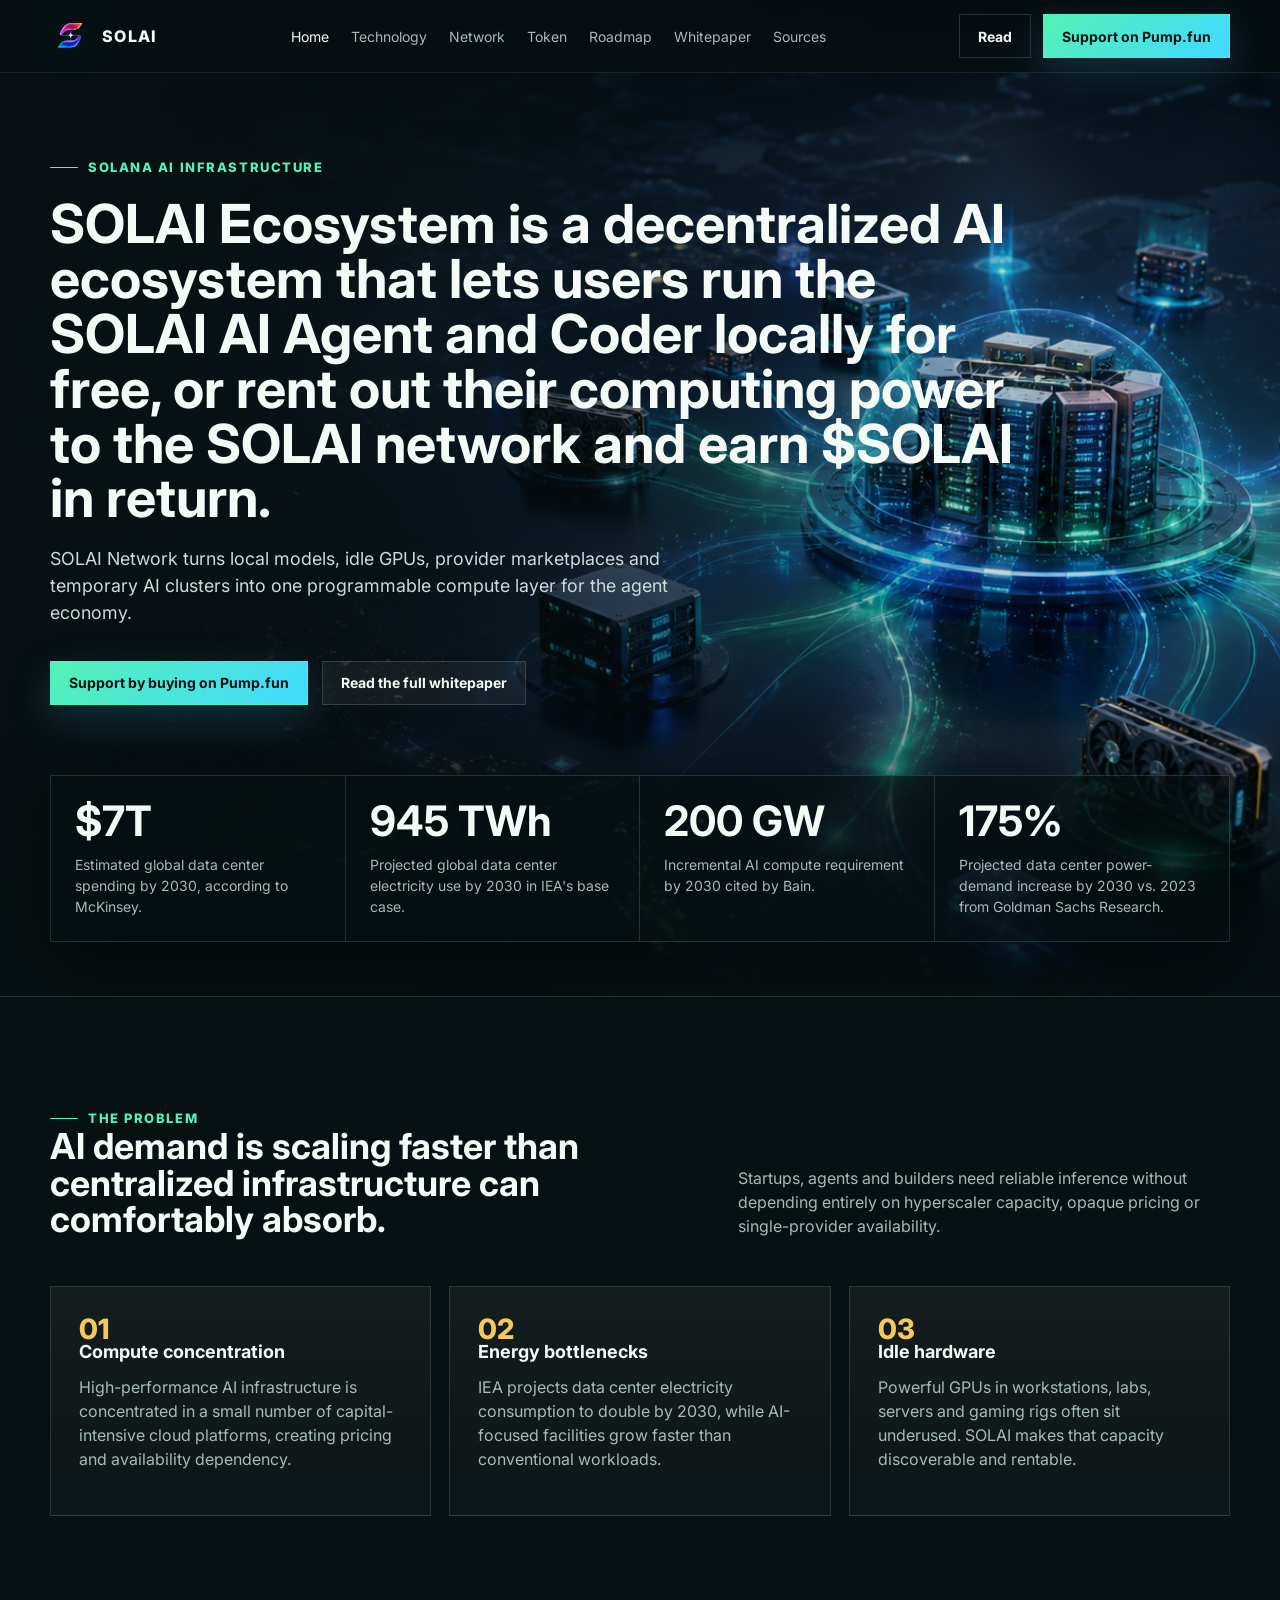
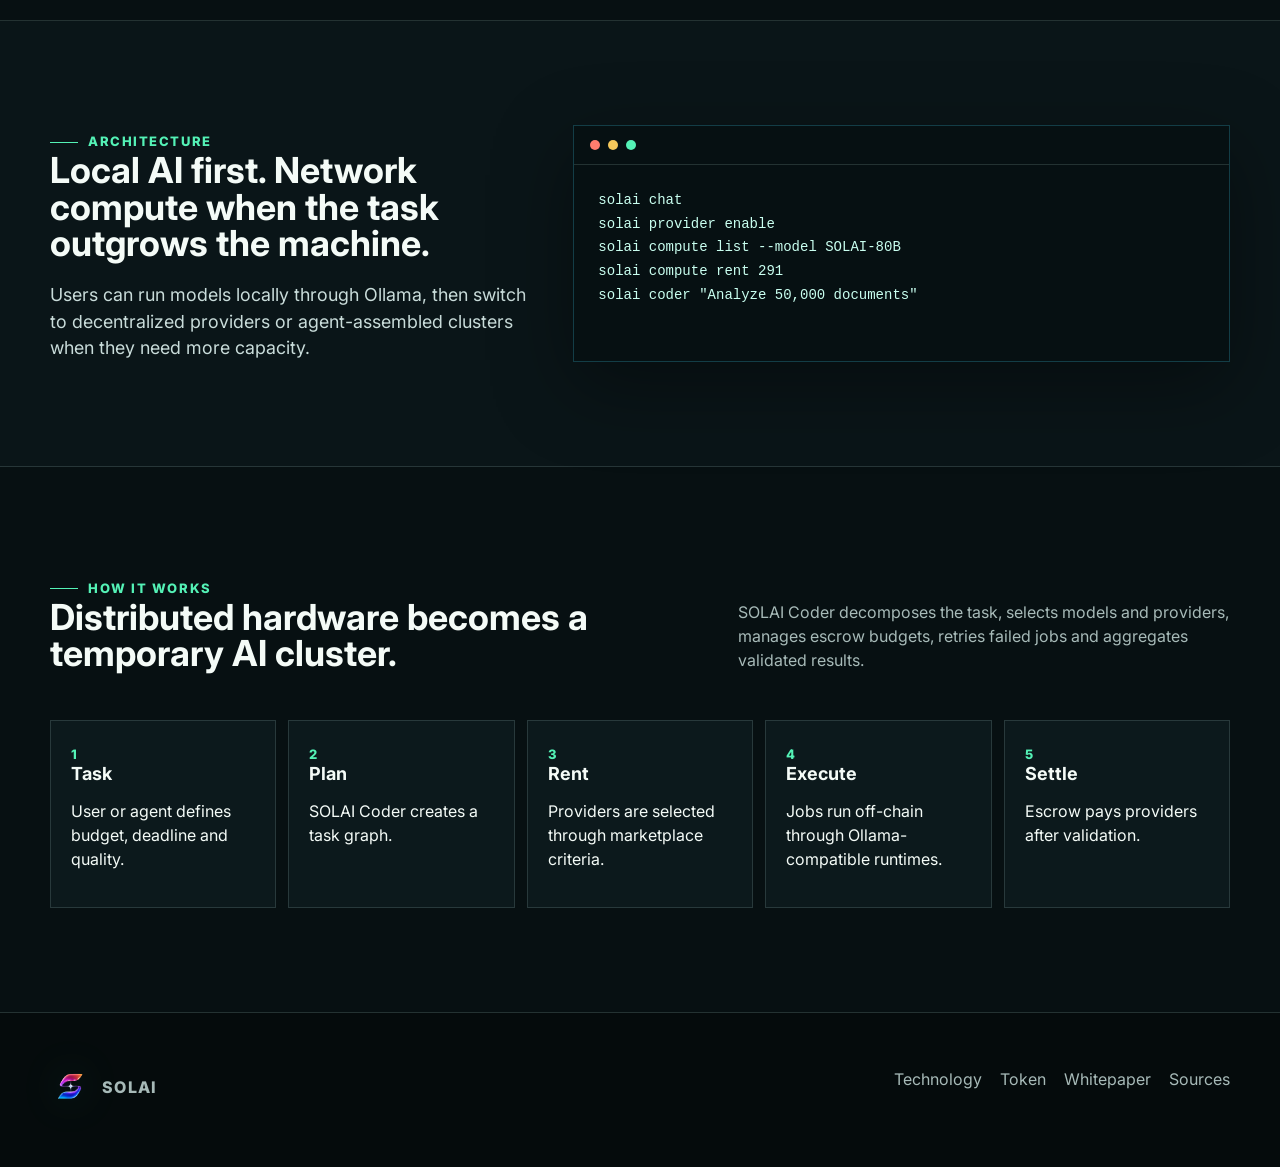
==== index.html @ 2dfed2f0 "Deploy SOLAI site" ====
<!doctype html>
<html lang="en">
  <head>
    <meta charset="utf-8">
    <meta name="viewport" content="width=device-width, initial-scale=1">
    <title>SOLAI Network | Decentralized AI Compute & Agent Orchestration</title>
    <meta name="description" content="SOLAI Network connects local AI, idle compute providers, Solana-based settlement and AI agents that assemble decentralized task clusters on demand.">
    <link rel="preconnect" href="https://fonts.googleapis.com">
    <link rel="preconnect" href="https://fonts.gstatic.com" crossorigin>
    <link href="https://fonts.googleapis.com/css2?family=Inter:wght@500;600;700;800;900&display=swap" rel="stylesheet">
    <link rel="icon" type="image/png" href="assets/logo.png">
    <link rel="apple-touch-icon" href="assets/logo.png">
    <link rel="stylesheet" href="styles.css">
  </head>
  <body>
    <header class="site-header">
      <nav class="nav" aria-label="Primary navigation">
        <a class="brand" href="index.html"><img class="brand-logo" src="assets/logo.png" alt="SOLAI logo"><span>SOLAI</span></a>
        <button class="menu-toggle" aria-label="Toggle navigation" aria-expanded="false"><span></span><span></span><span></span></button>
        <div class="nav-links">
          <a class="active" href="index.html">Home</a>
          <a href="technology.html">Technology</a>
          <a href="network.html">Network</a>
          <a href="token.html">Token</a>
          <a href="roadmap.html">Roadmap</a>
          <a href="whitepaper.html">Whitepaper</a>
          <a href="sources.html">Sources</a>
        </div>
        <div class="nav-actions">
          <a class="btn ghost" href="whitepaper.html">Read</a>
          <a class="btn primary" data-pump-link href="https://pump.fun/">Support on Pump.fun</a>
        </div>
      </nav>
    </header>

    <main>
      <section class="hero">
        <div class="hero-media"><img src="assets/solai-hero.png" alt="Decentralized AI compute nodes forming a temporary cluster"></div>
        <div class="hero-inner">
          <span class="eyebrow">Solana AI Infrastructure</span>
          <h1>SOLAI Ecosystem is a decentralized AI ecosystem that lets users run the SOLAI AI Agent and Coder locally for free, or rent out their computing power to the SOLAI network and earn $SOLAI in return.</h1>
          <p class="lead">SOLAI Network turns local models, idle GPUs, provider marketplaces and temporary AI clusters into one programmable compute layer for the agent economy.</p>
          <div class="hero-actions">
            <a class="btn primary" data-pump-link href="https://pump.fun/">Support by buying on Pump.fun</a>
            <a class="btn" href="whitepaper.html">Read the full whitepaper</a>
          </div>
          <div class="hero-metrics" aria-label="Market context">
            <div class="metric"><strong>$7T</strong><span>Estimated global data center spending by 2030, according to McKinsey.</span></div>
            <div class="metric"><strong>945 TWh</strong><span>Projected global data center electricity use by 2030 in IEA's base case.</span></div>
            <div class="metric"><strong>200 GW</strong><span>Incremental AI compute requirement by 2030 cited by Bain.</span></div>
            <div class="metric"><strong>175%</strong><span>Projected data center power-demand increase by 2030 vs. 2023 from Goldman Sachs Research.</span></div>
          </div>
        </div>
      </section>

      <section class="section">
        <div class="section-inner">
          <div class="section-head">
            <div>
              <span class="eyebrow">The Problem</span>
              <h2>AI demand is scaling faster than centralized infrastructure can comfortably absorb.</h2>
            </div>
            <p>Startups, agents and builders need reliable inference without depending entirely on hyperscaler capacity, opaque pricing or single-provider availability.</p>
          </div>
          <div class="grid three">
            <article class="card">
              <div class="num">01</div>
              <h3>Compute concentration</h3>
              <p>High-performance AI infrastructure is concentrated in a small number of capital-intensive cloud platforms, creating pricing and availability dependency.</p>
            </article>
            <article class="card">
              <div class="num">02</div>
              <h3>Energy bottlenecks</h3>
              <p>IEA projects data center electricity consumption to double by 2030, while AI-focused facilities grow faster than conventional workloads.</p>
            </article>
            <article class="card">
              <div class="num">03</div>
              <h3>Idle hardware</h3>
              <p>Powerful GPUs in workstations, labs, servers and gaming rigs often sit underused. SOLAI makes that capacity discoverable and rentable.</p>
            </article>
          </div>
        </div>
      </section>

      <section class="section alt">
        <div class="section-inner">
          <div class="feature-row">
            <div>
              <span class="eyebrow">Architecture</span>
              <h2>Local AI first. Network compute when the task outgrows the machine.</h2>
              <p class="lead">Users can run models locally through Ollama, then switch to decentralized providers or agent-assembled clusters when they need more capacity.</p>
            </div>
            <div class="console">
              <div class="console-bar"><span class="dot"></span><span class="dot"></span><span class="dot"></span></div>
              <pre><code>solai chat
solai provider enable
solai compute list --model SOLAI-80B
solai compute rent 291
solai coder "Analyze 50,000 documents"</code></pre>
            </div>
          </div>
        </div>
      </section>

      <section class="section">
        <div class="section-inner">
          <div class="section-head">
            <div>
              <span class="eyebrow">How It Works</span>
              <h2>Distributed hardware becomes a temporary AI cluster.</h2>
            </div>
            <p>SOLAI Coder decomposes the task, selects models and providers, manages escrow budgets, retries failed jobs and aggregates validated results.</p>
          </div>
          <div class="flow">
            <div class="flow-step"><span>1</span><h3>Task</h3><p>User or agent defines budget, deadline and quality.</p></div>
            <div class="flow-step"><span>2</span><h3>Plan</h3><p>SOLAI Coder creates a task graph.</p></div>
            <div class="flow-step"><span>3</span><h3>Rent</h3><p>Providers are selected through marketplace criteria.</p></div>
            <div class="flow-step"><span>4</span><h3>Execute</h3><p>Jobs run off-chain through Ollama-compatible runtimes.</p></div>
            <div class="flow-step"><span>5</span><h3>Settle</h3><p>Escrow pays providers after validation.</p></div>
          </div>
        </div>
      </section>
    </main>

    <footer class="site-footer">
      <div class="footer-grid">
        <div>
          <a class="brand" href="index.html"><img class="brand-logo" src="assets/logo.png" alt="SOLAI logo"><span>SOLAI</span></a>
        </div>
        <div class="footer-links">
          <a href="technology.html">Technology</a>
          <a href="token.html">Token</a>
          <a href="whitepaper.html">Whitepaper</a>
          <a href="sources.html">Sources</a>
        </div>
      </div>
    </footer>
    <script src="script.js"></script>
  </body>
</html>
---- styles.css ----
:root {
  color-scheme: dark;
  --bg: #071012;
  --panel: #0c191c;
  --panel-2: #102226;
  --ink: #f4fbf7;
  --muted: #a7bab8;
  --line: rgba(210, 255, 244, 0.14);
  --cyan: #41d9ff;
  --mint: #54f2b6;
  --amber: #f5c85b;
  --coral: #ff7d6e;
  --shadow: 0 24px 80px rgba(0, 0, 0, 0.38);
  --max: 1180px;
}

* {
  box-sizing: border-box;
}

html {
  scroll-behavior: smooth;
}

body {
  margin: 0;
  background: var(--bg);
  color: var(--ink);
  font-family: Inter, ui-sans-serif, system-ui, -apple-system, BlinkMacSystemFont, "Segoe UI", sans-serif;
  line-height: 1.5;
}

a {
  color: inherit;
  text-decoration: none;
}

img {
  display: block;
  max-width: 100%;
}

.site-header {
  position: fixed;
  inset: 0 0 auto;
  z-index: 20;
  border-bottom: 1px solid rgba(255, 255, 255, 0.08);
  background: rgba(7, 16, 18, 0.74);
  backdrop-filter: blur(20px);
}

.nav {
  width: min(var(--max), calc(100% - 40px));
  min-height: 72px;
  margin: 0 auto;
  display: flex;
  align-items: center;
  justify-content: space-between;
  gap: 24px;
}

.brand {
  display: inline-flex;
  align-items: center;
  gap: 12px;
  font-weight: 800;
  letter-spacing: 0.08em;
}

.brand-logo {
  width: 40px;
  height: 40px;
  object-fit: contain;
  filter: drop-shadow(0 0 20px rgba(84, 242, 182, 0.18));
}

.nav-links {
  display: flex;
  align-items: center;
  gap: 22px;
  color: var(--muted);
  font-size: 14px;
}

.nav-links a:hover,
.nav-links a.active {
  color: var(--ink);
}

.nav-actions {
  display: flex;
  align-items: center;
  gap: 12px;
}

.menu-toggle {
  display: none;
  width: 42px;
  height: 42px;
  border: 1px solid var(--line);
  background: transparent;
  color: var(--ink);
  cursor: pointer;
}

.menu-toggle span {
  display: block;
  width: 18px;
  height: 2px;
  margin: 4px auto;
  background: currentColor;
}

.btn {
  display: inline-flex;
  align-items: center;
  justify-content: center;
  gap: 10px;
  min-height: 44px;
  padding: 0 18px;
  border: 1px solid rgba(255, 255, 255, 0.14);
  background: rgba(255, 255, 255, 0.05);
  color: var(--ink);
  font-weight: 700;
  font-size: 14px;
  cursor: pointer;
  transition: transform 160ms ease, border-color 160ms ease, background 160ms ease;
}

.btn:hover {
  transform: translateY(-1px);
  border-color: rgba(84, 242, 182, 0.45);
  background: rgba(255, 255, 255, 0.08);
}

.btn.primary {
  border-color: rgba(84, 242, 182, 0.7);
  background: linear-gradient(135deg, #54f2b6, #41d9ff);
  color: #041012;
  box-shadow: 0 14px 42px rgba(65, 217, 255, 0.18);
}

.btn.ghost {
  background: transparent;
}

.hero {
  min-height: 92vh;
  padding: 150px 0 54px;
  position: relative;
  overflow: hidden;
  display: grid;
  align-items: end;
  border-bottom: 1px solid var(--line);
}

.hero-media {
  position: absolute;
  inset: 0;
  z-index: 0;
}

.hero-media img {
  width: 100%;
  height: 100%;
  object-fit: cover;
}

.hero::before {
  content: "";
  position: absolute;
  inset: 0;
  z-index: 1;
  background:
    linear-gradient(90deg, rgba(7, 16, 18, 0.96) 0%, rgba(7, 16, 18, 0.78) 34%, rgba(7, 16, 18, 0.16) 78%),
    linear-gradient(0deg, rgba(7, 16, 18, 0.96) 0%, transparent 32%);
}

.hero-inner,
.section-inner {
  width: min(var(--max), calc(100% - 40px));
  margin: 0 auto;
  position: relative;
  z-index: 2;
}

.eyebrow {
  display: inline-flex;
  align-items: center;
  gap: 10px;
  color: var(--mint);
  font-size: 13px;
  font-weight: 800;
  letter-spacing: 0.12em;
  text-transform: uppercase;
}

.eyebrow::before {
  content: "";
  width: 28px;
  height: 1px;
  background: currentColor;
}

h1,
h2,
h3 {
  margin: 0;
  line-height: 1.02;
}

h1 {
  max-width: 980px;
  margin-top: 20px;
  font-size: clamp(32px, 4.2vw, 56px);
  letter-spacing: 0;
}

h2 {
  font-size: clamp(24px, 2.8vw, 36px);
  letter-spacing: 0;
}

h3 {
  font-size: 18px;
}

.lead {
  max-width: 690px;
  margin: 20px 0 0;
  color: #c9dcda;
  font-size: clamp(16px, 1.4vw, 18px);
}

.hero-actions {
  margin-top: 34px;
  display: flex;
  flex-wrap: wrap;
  gap: 14px;
}

.hero-metrics {
  margin-top: 70px;
  display: grid;
  grid-template-columns: repeat(4, minmax(0, 1fr));
  border: 1px solid var(--line);
  background: rgba(6, 14, 16, 0.66);
  box-shadow: var(--shadow);
}

.metric {
  min-height: 136px;
  padding: 24px;
  border-right: 1px solid var(--line);
}

.metric:last-child {
  border-right: 0;
}

.metric strong {
  display: block;
  color: var(--ink);
  font-size: clamp(28px, 4vw, 42px);
  line-height: 1;
}

.metric span {
  display: block;
  margin-top: 12px;
  color: var(--muted);
  font-size: 14px;
}

.section {
  padding: 104px 0;
  border-bottom: 1px solid var(--line);
}

.section.alt {
  background: #0a1518;
}

.section-head {
  display: grid;
  grid-template-columns: minmax(0, 0.9fr) minmax(280px, 0.7fr);
  gap: 56px;
  align-items: end;
  margin-bottom: 48px;
}

.section-head p {
  margin: 0;
  color: var(--muted);
  font-size: 16px;
}

.grid {
  display: grid;
  gap: 18px;
}

.grid.three {
  grid-template-columns: repeat(3, minmax(0, 1fr));
}

.grid.two {
  grid-template-columns: repeat(2, minmax(0, 1fr));
}

.card {
  border: 1px solid var(--line);
  background: linear-gradient(180deg, rgba(255, 255, 255, 0.055), rgba(255, 255, 255, 0.025));
  padding: 28px;
  min-height: 230px;
}

.card p,
.feature p,
.timeline p {
  color: var(--muted);
  margin: 14px 0 0;
}

.card .num {
  color: var(--amber);
  font-size: 28px;
  font-weight: 800;
  line-height: 1;
}

.feature-row {
  display: grid;
  grid-template-columns: 0.86fr 1.14fr;
  gap: 28px;
  align-items: stretch;
}

.console {
  border: 1px solid rgba(65, 217, 255, 0.22);
  background: #061012;
  box-shadow: var(--shadow);
  overflow: hidden;
}

.console-bar {
  display: flex;
  gap: 8px;
  padding: 14px 16px;
  border-bottom: 1px solid var(--line);
}

.dot {
  width: 10px;
  height: 10px;
  border-radius: 50%;
  background: var(--coral);
}

.dot:nth-child(2) {
  background: var(--amber);
}

.dot:nth-child(3) {
  background: var(--mint);
}

pre {
  margin: 0;
  padding: 24px;
  overflow: auto;
  color: #c9fff0;
  font: 500 14px/1.7 "SFMono-Regular", Consolas, "Liberation Mono", monospace;
}

.flow {
  display: grid;
  grid-template-columns: repeat(5, minmax(0, 1fr));
  gap: 12px;
}

.flow-step {
  border: 1px solid var(--line);
  background: var(--panel);
  padding: 20px;
  min-height: 132px;
}

.flow-step span {
  color: var(--mint);
  font-size: 13px;
  font-weight: 800;
}

.timeline {
  display: grid;
  gap: 14px;
}

.timeline-item {
  display: grid;
  grid-template-columns: 120px 1fr;
  gap: 24px;
  padding: 24px;
  border: 1px solid var(--line);
  background: rgba(255, 255, 255, 0.035);
}

.phase {
  color: var(--mint);
  font-weight: 800;
}

.page-hero {
  padding: 148px 0 74px;
  background:
    linear-gradient(135deg, rgba(84, 242, 182, 0.12), transparent 30%),
    linear-gradient(45deg, rgba(245, 200, 91, 0.08), transparent 36%),
    #071012;
  border-bottom: 1px solid var(--line);
}

.page-hero h1 {
  max-width: 980px;
}

.table {
  width: 100%;
  border-collapse: collapse;
  border: 1px solid var(--line);
  overflow: hidden;
}

.table th,
.table td {
  padding: 18px;
  text-align: left;
  border-bottom: 1px solid var(--line);
}

.table th {
  color: var(--mint);
  background: rgba(84, 242, 182, 0.06);
}

.whitepaper-tools {
  display: flex;
  flex-wrap: wrap;
  gap: 12px;
  margin: 28px 0;
}

.whitepaper {
  border: 1px solid var(--line);
  background: #081315;
  padding: 34px;
}

.whitepaper h1,
.whitepaper h2,
.whitepaper h3 {
  margin: 28px 0 14px;
}

.whitepaper h1 {
  font-size: 28px;
}

.whitepaper h2 {
  font-size: 22px;
}

.whitepaper h3 {
  font-size: 18px;
}

.whitepaper p,
.whitepaper li {
  color: #c6d7d5;
}

.whitepaper blockquote {
  margin: 24px 0;
  padding: 20px 24px;
  border-left: 3px solid var(--mint);
  background: rgba(84, 242, 182, 0.06);
}

.whitepaper code {
  color: #b6ffdf;
}

.whitepaper pre {
  border: 1px solid var(--line);
  background: #050b0c;
}

.site-footer {
  padding: 54px 0;
  background: #050b0c;
}

.footer-grid {
  width: min(var(--max), calc(100% - 40px));
  margin: 0 auto;
  display: grid;
  grid-template-columns: 1fr auto;
  gap: 28px;
  align-items: start;
  color: var(--muted);
}

.footer-links {
  display: flex;
  flex-wrap: wrap;
  gap: 18px;
}

@media (max-width: 960px) {
  .nav-links {
    position: absolute;
    top: 72px;
    left: 20px;
    right: 20px;
    display: none;
    flex-direction: column;
    align-items: stretch;
    padding: 18px;
    border: 1px solid var(--line);
    background: rgba(7, 16, 18, 0.97);
  }

  .nav-links.open {
    display: flex;
  }

  .menu-toggle {
    display: block;
  }

  .nav-actions .btn.ghost {
    display: none;
  }

  .hero-metrics,
  .grid.three,
  .grid.two,
  .feature-row,
  .section-head,
  .flow {
    grid-template-columns: 1fr;
  }

  .metric {
    border-right: 0;
    border-bottom: 1px solid var(--line);
  }

  .metric:last-child {
    border-bottom: 0;
  }
}

@media (max-width: 620px) {
  .nav,
  .hero-inner,
  .section-inner,
  .footer-grid {
    width: min(100% - 28px, var(--max));
  }

  .hero {
    min-height: 96vh;
    padding-top: 128px;
  }

  .hero-actions,
  .whitepaper-tools {
    flex-direction: column;
  }

  .btn {
    width: 100%;
  }

  .timeline-item {
    grid-template-columns: 1fr;
  }

  .footer-grid {
    grid-template-columns: 1fr;
  }

  .whitepaper {
    padding: 20px;
  }
}
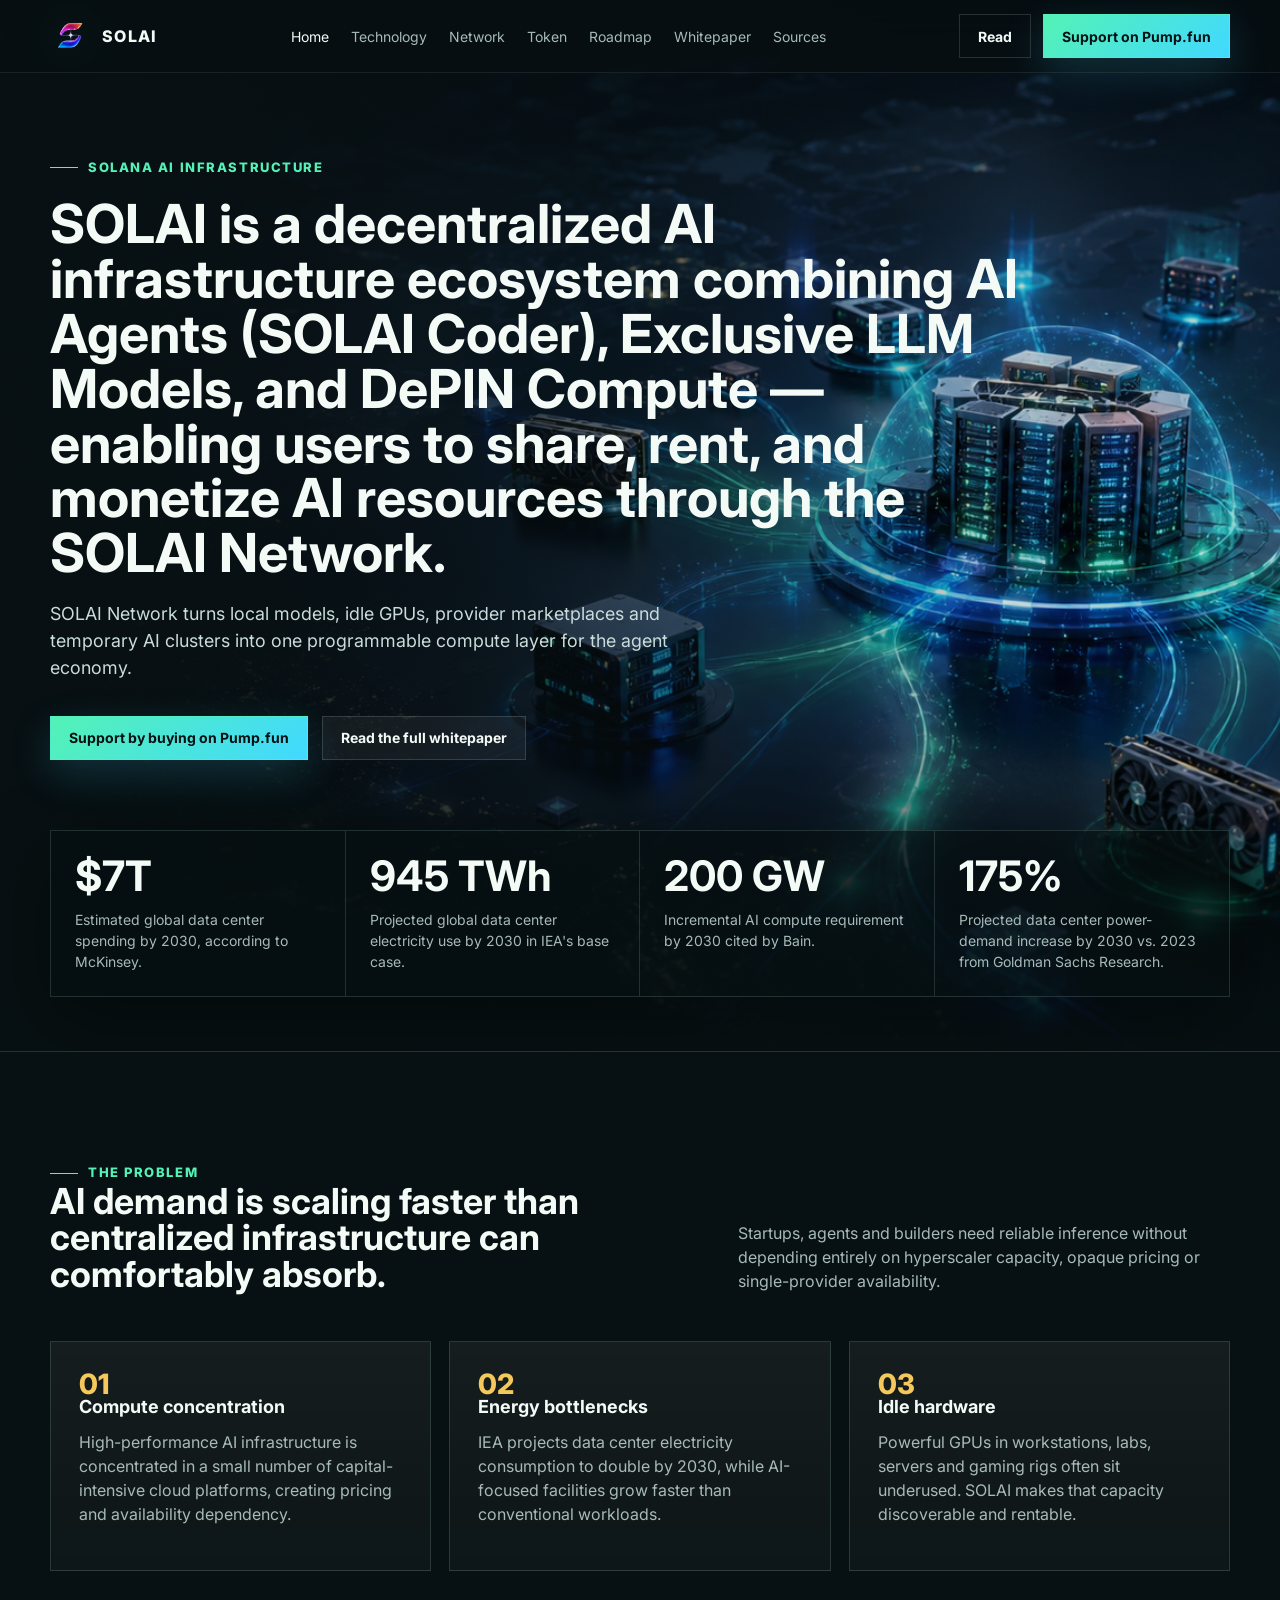
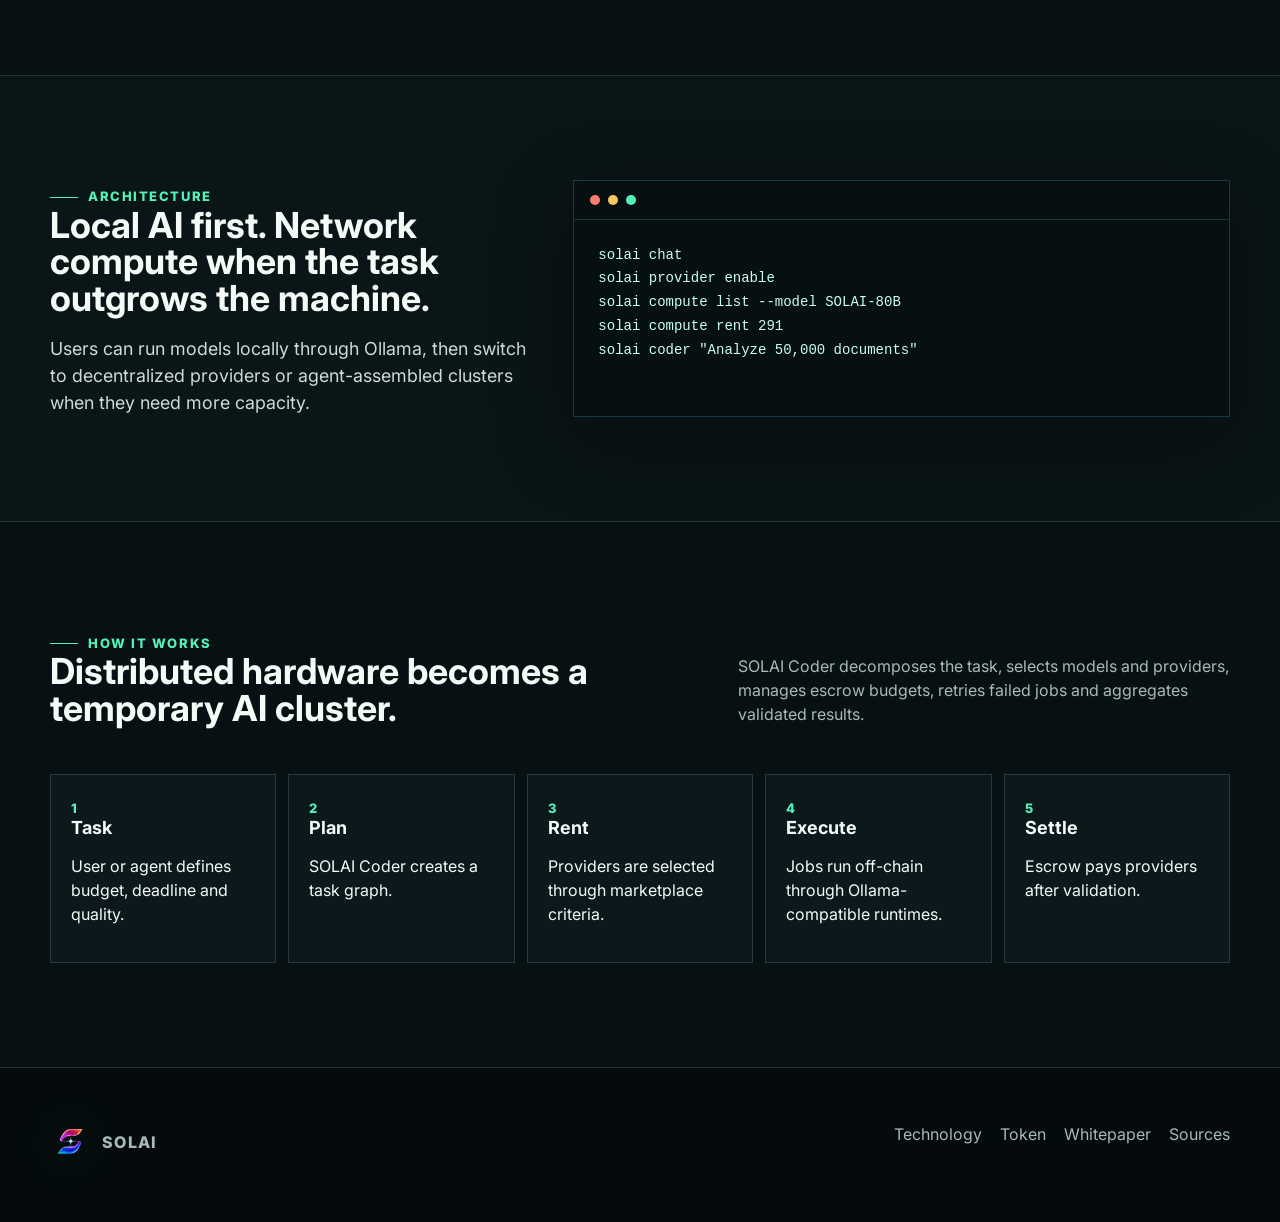
==== commit 88de9ea7: "Update SOLAI hero copy" ====
--- a/index.html
+++ b/index.html
@@ -38,7 +38,7 @@
         <div class="hero-media"><img src="assets/solai-hero.png" alt="Decentralized AI compute nodes forming a temporary cluster"></div>
         <div class="hero-inner">
           <span class="eyebrow">Solana AI Infrastructure</span>
-          <h1>SOLAI Ecosystem is a decentralized AI ecosystem that lets users run the SOLAI AI Agent and Coder locally for free, or rent out their computing power to the SOLAI network and earn $SOLAI in return.</h1>
+          <h1>SOLAI is a decentralized AI infrastructure ecosystem combining AI Agents (SOLAI Coder), Exclusive LLM Models, and DePIN Compute — enabling users to share, rent, and monetize AI resources through the SOLAI Network.</h1>
           <p class="lead">SOLAI Network turns local models, idle GPUs, provider marketplaces and temporary AI clusters into one programmable compute layer for the agent economy.</p>
           <div class="hero-actions">
             <a class="btn primary" data-pump-link href="https://pump.fun/">Support by buying on Pump.fun</a>
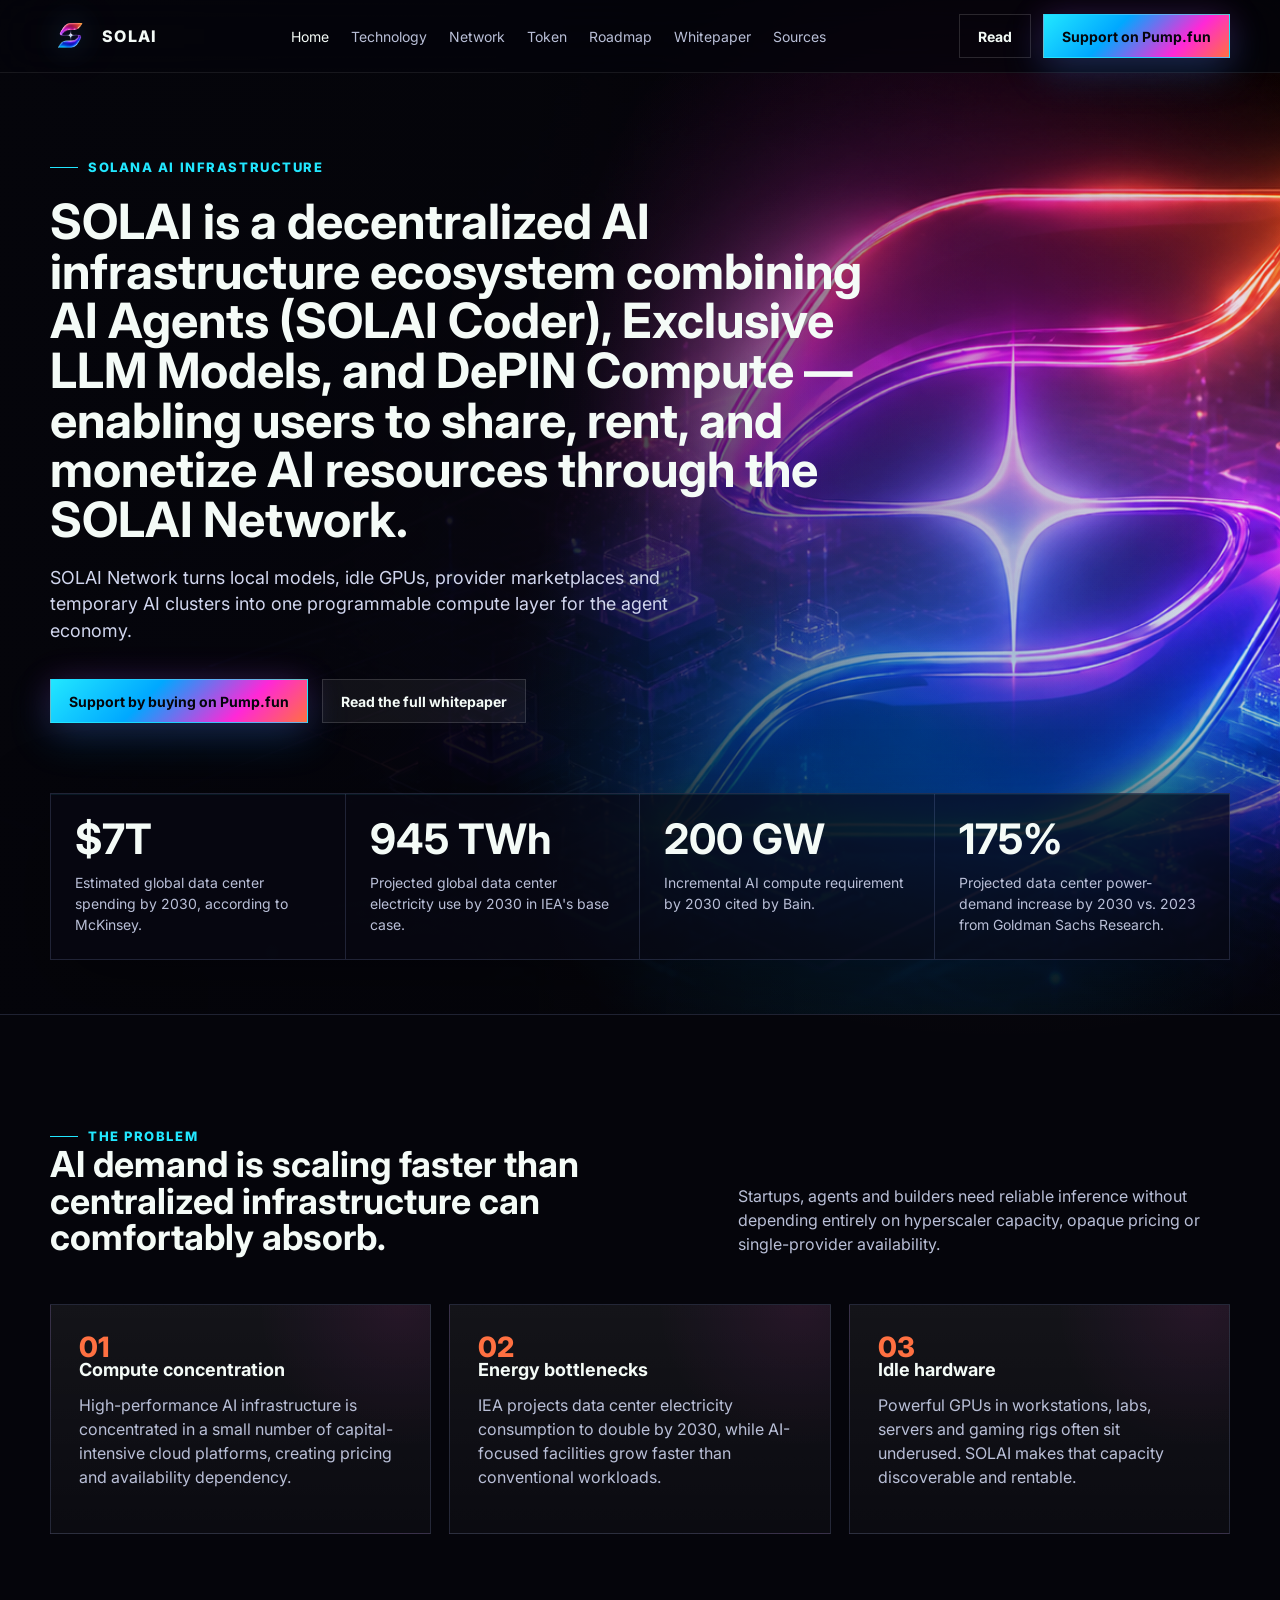
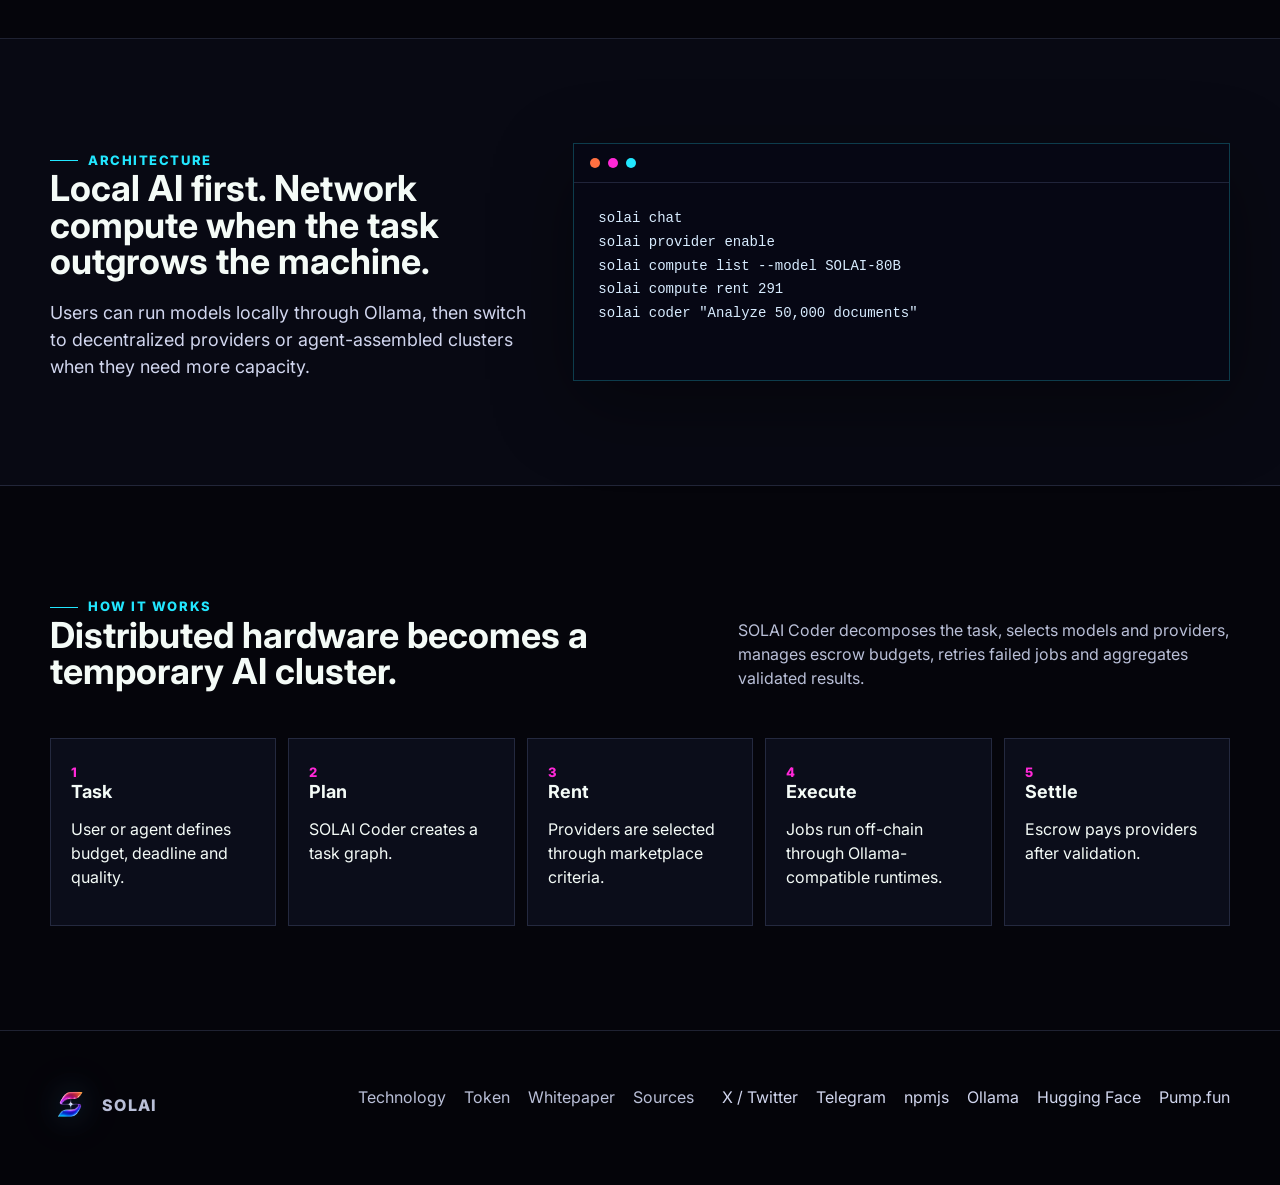
==== commit b0a6ba94: "Add institutional footer ecosystem links" ====
--- a/index.html
+++ b/index.html
@@ -28,7 +28,7 @@
         </div>
         <div class="nav-actions">
           <a class="btn ghost" href="whitepaper.html">Read</a>
-          <a class="btn primary" data-pump-link href="https://pump.fun/">Support on Pump.fun</a>
+          <a class="btn primary" data-pump-link href="https://pump.fun/coin/Hy9XZ4Ae4oKtXYfuFzWkoNV18teCTpvWWu5PFD9Bpump">Support on Pump.fun</a>
         </div>
       </nav>
     </header>
@@ -41,7 +41,7 @@
           <h1>SOLAI is a decentralized AI infrastructure ecosystem combining AI Agents (SOLAI Coder), Exclusive LLM Models, and DePIN Compute — enabling users to share, rent, and monetize AI resources through the SOLAI Network.</h1>
           <p class="lead">SOLAI Network turns local models, idle GPUs, provider marketplaces and temporary AI clusters into one programmable compute layer for the agent economy.</p>
           <div class="hero-actions">
-            <a class="btn primary" data-pump-link href="https://pump.fun/">Support by buying on Pump.fun</a>
+            <a class="btn primary" data-pump-link href="https://pump.fun/coin/Hy9XZ4Ae4oKtXYfuFzWkoNV18teCTpvWWu5PFD9Bpump">Support by buying on Pump.fun</a>
             <a class="btn" href="whitepaper.html">Read the full whitepaper</a>
           </div>
           <div class="hero-metrics" aria-label="Market context">
@@ -133,6 +133,14 @@
           <a href="whitepaper.html">Whitepaper</a>
           <a href="sources.html">Sources</a>
         </div>
+        <div class="footer-social" aria-label="SOLAI external links">
+          <a href="https://x.com/solai_ai" target="_blank" rel="noopener noreferrer">X / Twitter</a>
+          <a href="https://t.me/SOLAIAIAGENT" target="_blank" rel="noopener noreferrer">Telegram</a>
+          <a href="https://www.npmjs.com/package/@solaiecosystem/solai" target="_blank" rel="noopener noreferrer">npmjs</a>
+          <a href="https://ollama.com/solaiai" target="_blank" rel="noopener noreferrer">Ollama</a>
+          <a href="https://huggingface.co/SOLAIAI" target="_blank" rel="noopener noreferrer">Hugging Face</a>
+          <a data-pump-link href="https://pump.fun/coin/Hy9XZ4Ae4oKtXYfuFzWkoNV18teCTpvWWu5PFD9Bpump" target="_blank" rel="noopener noreferrer">Pump.fun</a>
+        </div>
       </div>
     </footer>
     <script src="script.js"></script>
--- a/styles.css
+++ b/styles.css
@@ -1,15 +1,17 @@
 :root {
   color-scheme: dark;
-  --bg: #071012;
-  --panel: #0c191c;
-  --panel-2: #102226;
+  --bg: #05050b;
+  --panel: #0b0d1a;
+  --panel-2: #11152b;
   --ink: #f4fbf7;
-  --muted: #a7bab8;
-  --line: rgba(210, 255, 244, 0.14);
-  --cyan: #41d9ff;
-  --mint: #54f2b6;
-  --amber: #f5c85b;
-  --coral: #ff7d6e;
+  --muted: #b9bfd7;
+  --line: rgba(167, 184, 255, 0.16);
+  --blue: #00a8ff;
+  --cyan: #22e7ff;
+  --violet: #7938ff;
+  --magenta: #ff28d7;
+  --ember: #ff7041;
+  --gold: #ffb44a;
   --shadow: 0 24px 80px rgba(0, 0, 0, 0.38);
   --max: 1180px;
 }
@@ -20,14 +22,19 @@
 
 html {
   scroll-behavior: smooth;
+  overflow-x: hidden;
 }
 
 body {
   margin: 0;
-  background: var(--bg);
+  background:
+    radial-gradient(circle at 78% 8%, rgba(255, 112, 65, 0.12), transparent 30%),
+    radial-gradient(circle at 18% 0%, rgba(255, 40, 215, 0.12), transparent 34%),
+    var(--bg);
   color: var(--ink);
   font-family: Inter, ui-sans-serif, system-ui, -apple-system, BlinkMacSystemFont, "Segoe UI", sans-serif;
   line-height: 1.5;
+  overflow-x: hidden;
 }
 
 a {
@@ -45,7 +52,7 @@
   inset: 0 0 auto;
   z-index: 20;
   border-bottom: 1px solid rgba(255, 255, 255, 0.08);
-  background: rgba(7, 16, 18, 0.74);
+  background: rgba(5, 5, 11, 0.76);
   backdrop-filter: blur(20px);
 }
 
@@ -71,7 +78,9 @@
   width: 40px;
   height: 40px;
   object-fit: contain;
-  filter: drop-shadow(0 0 20px rgba(84, 242, 182, 0.18));
+  filter:
+    drop-shadow(0 0 14px rgba(34, 231, 255, 0.24))
+    drop-shadow(0 0 24px rgba(255, 40, 215, 0.16));
 }
 
 .nav-links {
@@ -129,15 +138,15 @@
 
 .btn:hover {
   transform: translateY(-1px);
-  border-color: rgba(84, 242, 182, 0.45);
+  border-color: rgba(255, 40, 215, 0.42);
   background: rgba(255, 255, 255, 0.08);
 }
 
 .btn.primary {
-  border-color: rgba(84, 242, 182, 0.7);
-  background: linear-gradient(135deg, #54f2b6, #41d9ff);
-  color: #041012;
-  box-shadow: 0 14px 42px rgba(65, 217, 255, 0.18);
+  border-color: rgba(34, 231, 255, 0.68);
+  background: linear-gradient(135deg, var(--cyan) 0%, var(--blue) 38%, var(--magenta) 74%, var(--ember) 100%);
+  color: #05050b;
+  box-shadow: 0 14px 42px rgba(0, 168, 255, 0.22), 0 0 34px rgba(255, 40, 215, 0.16);
 }
 
 .btn.ghost {
@@ -172,8 +181,10 @@
   inset: 0;
   z-index: 1;
   background:
-    linear-gradient(90deg, rgba(7, 16, 18, 0.96) 0%, rgba(7, 16, 18, 0.78) 34%, rgba(7, 16, 18, 0.16) 78%),
-    linear-gradient(0deg, rgba(7, 16, 18, 0.96) 0%, transparent 32%);
+    radial-gradient(circle at 76% 32%, rgba(255, 40, 215, 0.16), transparent 34%),
+    radial-gradient(circle at 72% 72%, rgba(0, 168, 255, 0.24), transparent 36%),
+    linear-gradient(90deg, rgba(5, 5, 11, 0.99) 0%, rgba(5, 5, 11, 0.9) 42%, rgba(5, 5, 11, 0.22) 76%, rgba(5, 5, 11, 0.08) 100%),
+    linear-gradient(0deg, rgba(5, 5, 11, 0.98) 0%, transparent 34%);
 }
 
 .hero-inner,
@@ -188,7 +199,7 @@
   display: inline-flex;
   align-items: center;
   gap: 10px;
-  color: var(--mint);
+  color: var(--cyan);
   font-size: 13px;
   font-weight: 800;
   letter-spacing: 0.12em;
@@ -210,9 +221,9 @@
 }
 
 h1 {
-  max-width: 980px;
+  max-width: 860px;
   margin-top: 20px;
-  font-size: clamp(32px, 4.2vw, 56px);
+  font-size: clamp(32px, 3.8vw, 52px);
   letter-spacing: 0;
 }
 
@@ -228,7 +239,7 @@
 .lead {
   max-width: 690px;
   margin: 20px 0 0;
-  color: #c9dcda;
+  color: #d1d6ee;
   font-size: clamp(16px, 1.4vw, 18px);
 }
 
@@ -244,8 +255,8 @@
   display: grid;
   grid-template-columns: repeat(4, minmax(0, 1fr));
   border: 1px solid var(--line);
-  background: rgba(6, 14, 16, 0.66);
-  box-shadow: var(--shadow);
+  background: rgba(7, 8, 19, 0.72);
+  box-shadow: var(--shadow), inset 0 1px 0 rgba(34, 231, 255, 0.08);
 }
 
 .metric {
@@ -278,7 +289,7 @@
 }
 
 .section.alt {
-  background: #0a1518;
+  background: #080913;
 }
 
 .section-head {
@@ -310,7 +321,9 @@
 
 .card {
   border: 1px solid var(--line);
-  background: linear-gradient(180deg, rgba(255, 255, 255, 0.055), rgba(255, 255, 255, 0.025));
+  background:
+    linear-gradient(180deg, rgba(255, 255, 255, 0.06), rgba(255, 255, 255, 0.024)),
+    radial-gradient(circle at 92% 0%, rgba(255, 40, 215, 0.08), transparent 34%);
   padding: 28px;
   min-height: 230px;
 }
@@ -323,7 +336,7 @@
 }
 
 .card .num {
-  color: var(--amber);
+  color: var(--ember);
   font-size: 28px;
   font-weight: 800;
   line-height: 1;
@@ -337,8 +350,8 @@
 }
 
 .console {
-  border: 1px solid rgba(65, 217, 255, 0.22);
-  background: #061012;
+  border: 1px solid rgba(34, 231, 255, 0.24);
+  background: #060714;
   box-shadow: var(--shadow);
   overflow: hidden;
 }
@@ -354,22 +367,22 @@
   width: 10px;
   height: 10px;
   border-radius: 50%;
-  background: var(--coral);
+  background: var(--ember);
 }
 
 .dot:nth-child(2) {
-  background: var(--amber);
+  background: var(--magenta);
 }
 
 .dot:nth-child(3) {
-  background: var(--mint);
+  background: var(--cyan);
 }
 
 pre {
   margin: 0;
   padding: 24px;
   overflow: auto;
-  color: #c9fff0;
+  color: #d8ecff;
   font: 500 14px/1.7 "SFMono-Regular", Consolas, "Liberation Mono", monospace;
 }
 
@@ -387,7 +400,7 @@
 }
 
 .flow-step span {
-  color: var(--mint);
+  color: var(--magenta);
   font-size: 13px;
   font-weight: 800;
 }
@@ -407,16 +420,17 @@
 }
 
 .phase {
-  color: var(--mint);
+  color: var(--cyan);
   font-weight: 800;
 }
 
 .page-hero {
   padding: 148px 0 74px;
   background:
-    linear-gradient(135deg, rgba(84, 242, 182, 0.12), transparent 30%),
-    linear-gradient(45deg, rgba(245, 200, 91, 0.08), transparent 36%),
-    #071012;
+    radial-gradient(circle at 18% 18%, rgba(34, 231, 255, 0.14), transparent 30%),
+    radial-gradient(circle at 78% 12%, rgba(255, 112, 65, 0.12), transparent 34%),
+    radial-gradient(circle at 52% 0%, rgba(255, 40, 215, 0.1), transparent 34%),
+    #05050b;
   border-bottom: 1px solid var(--line);
 }
 
@@ -439,8 +453,8 @@
 }
 
 .table th {
-  color: var(--mint);
-  background: rgba(84, 242, 182, 0.06);
+  color: var(--cyan);
+  background: rgba(34, 231, 255, 0.06);
 }
 
 .whitepaper-tools {
@@ -452,7 +466,7 @@
 
 .whitepaper {
   border: 1px solid var(--line);
-  background: #081315;
+  background: #080913;
   padding: 34px;
 }
 
@@ -476,44 +490,64 @@
 
 .whitepaper p,
 .whitepaper li {
-  color: #c6d7d5;
+  color: #cfd4eb;
 }
 
 .whitepaper blockquote {
   margin: 24px 0;
   padding: 20px 24px;
-  border-left: 3px solid var(--mint);
-  background: rgba(84, 242, 182, 0.06);
+  border-left: 3px solid var(--magenta);
+  background: rgba(255, 40, 215, 0.07);
 }
 
 .whitepaper code {
-  color: #b6ffdf;
+  color: #a9f4ff;
 }
 
 .whitepaper pre {
   border: 1px solid var(--line);
-  background: #050b0c;
+  background: #05050b;
 }
 
 .site-footer {
   padding: 54px 0;
-  background: #050b0c;
+  background: #040409;
 }
 
 .footer-grid {
   width: min(var(--max), calc(100% - 40px));
   margin: 0 auto;
   display: grid;
-  grid-template-columns: 1fr auto;
+  grid-template-columns: 1fr auto auto;
   gap: 28px;
   align-items: start;
   color: var(--muted);
 }
 
-.footer-links {
+.footer-links,
+.footer-social {
   display: flex;
   flex-wrap: wrap;
   gap: 18px;
+}
+
+.footer-social {
+  justify-content: flex-end;
+  max-width: 520px;
+}
+
+.footer-links a,
+.footer-social a {
+  transition: color 160ms ease;
+}
+
+.footer-links a:hover,
+.footer-social a:hover {
+  color: var(--cyan);
+}
+
+.footer-social a {
+  color: #d1d6ee;
 }
 
 @media (max-width: 960px) {
@@ -527,7 +561,7 @@
     align-items: stretch;
     padding: 18px;
     border: 1px solid var(--line);
-    background: rgba(7, 16, 18, 0.97);
+    background: rgba(5, 5, 11, 0.97);
   }
 
   .nav-links.open {
@@ -566,7 +600,7 @@
   .hero-inner,
   .section-inner,
   .footer-grid {
-    width: min(100% - 28px, var(--max));
+    width: min(calc(100% - 28px), 362px);
   }
 
   .hero {
@@ -574,6 +608,19 @@
     padding-top: 128px;
   }
 
+  .nav-actions {
+    display: none;
+  }
+
+  h1 {
+    font-size: 25px;
+    line-height: 1.08;
+  }
+
+  .lead {
+    font-size: 15px;
+  }
+
   .hero-actions,
   .whitepaper-tools {
     flex-direction: column;
@@ -591,6 +638,10 @@
     grid-template-columns: 1fr;
   }
 
+  .footer-social {
+    justify-content: flex-start;
+  }
+
   .whitepaper {
     padding: 20px;
   }
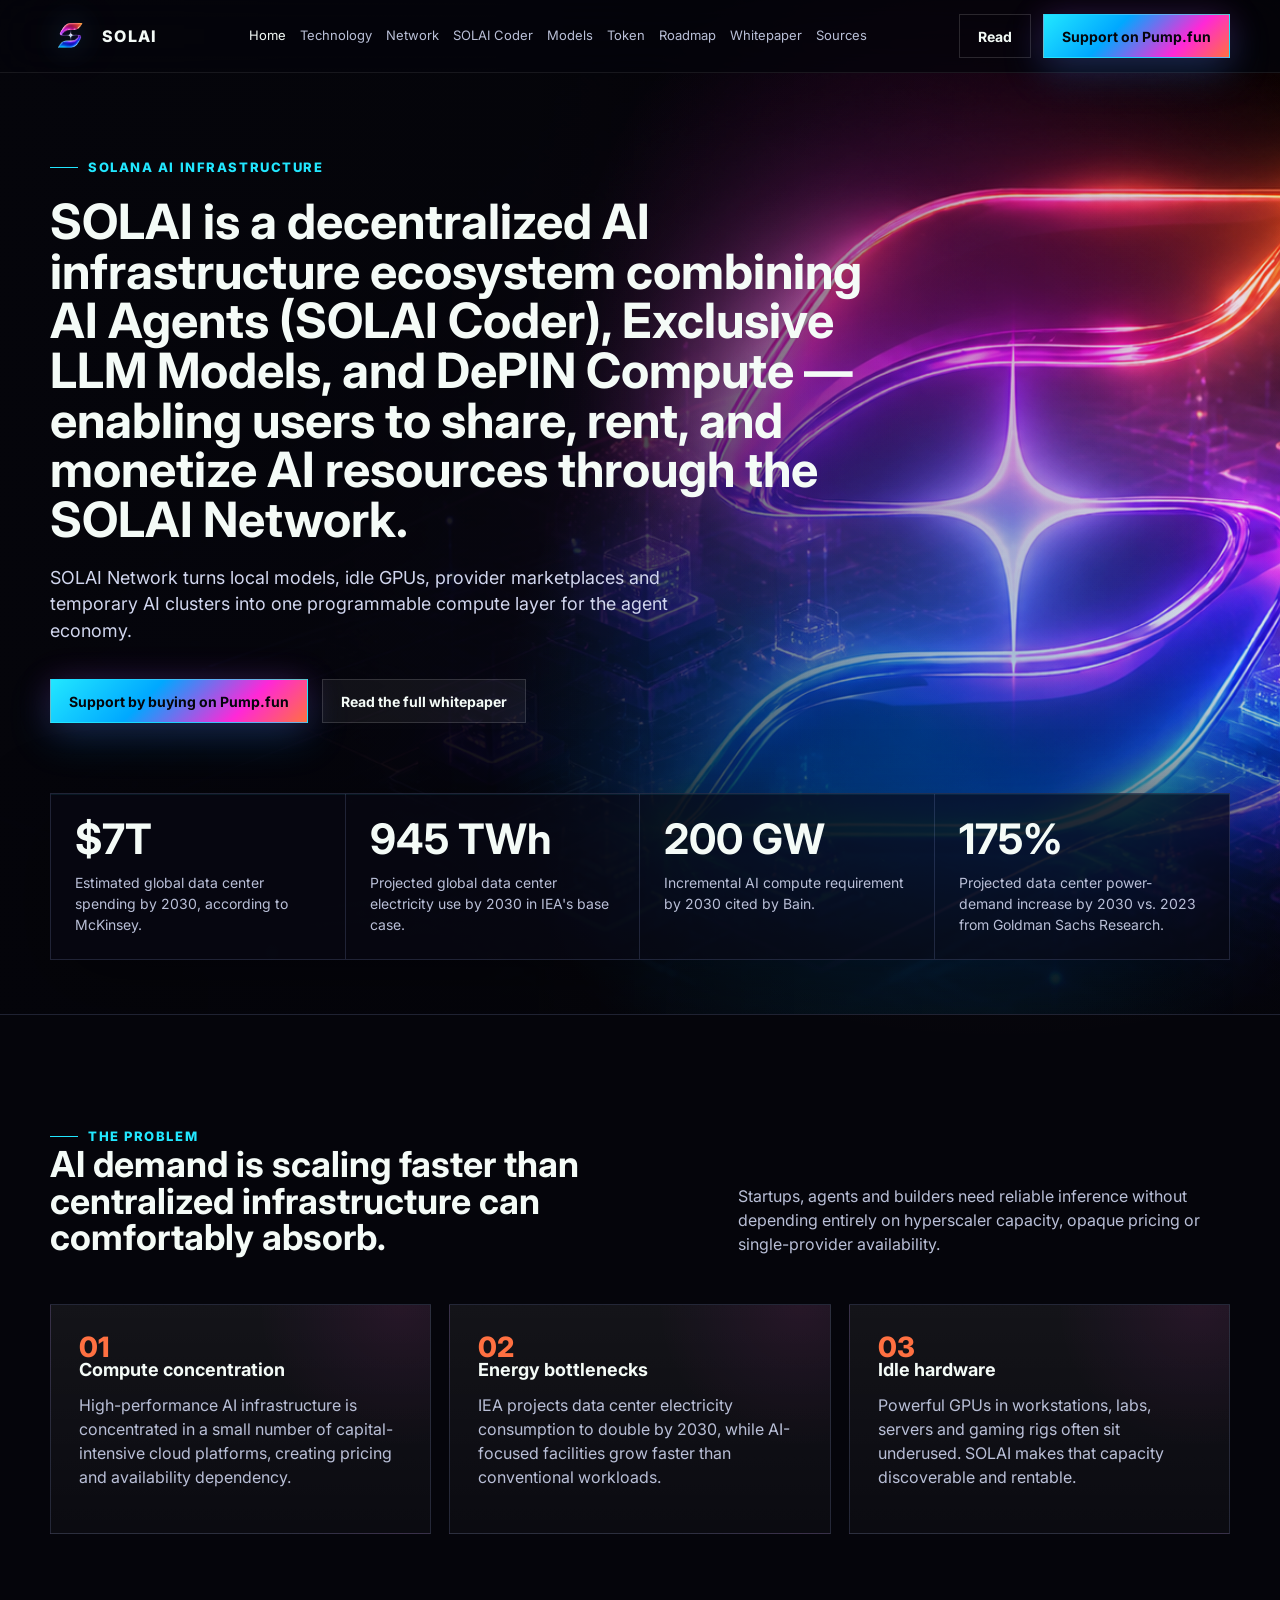
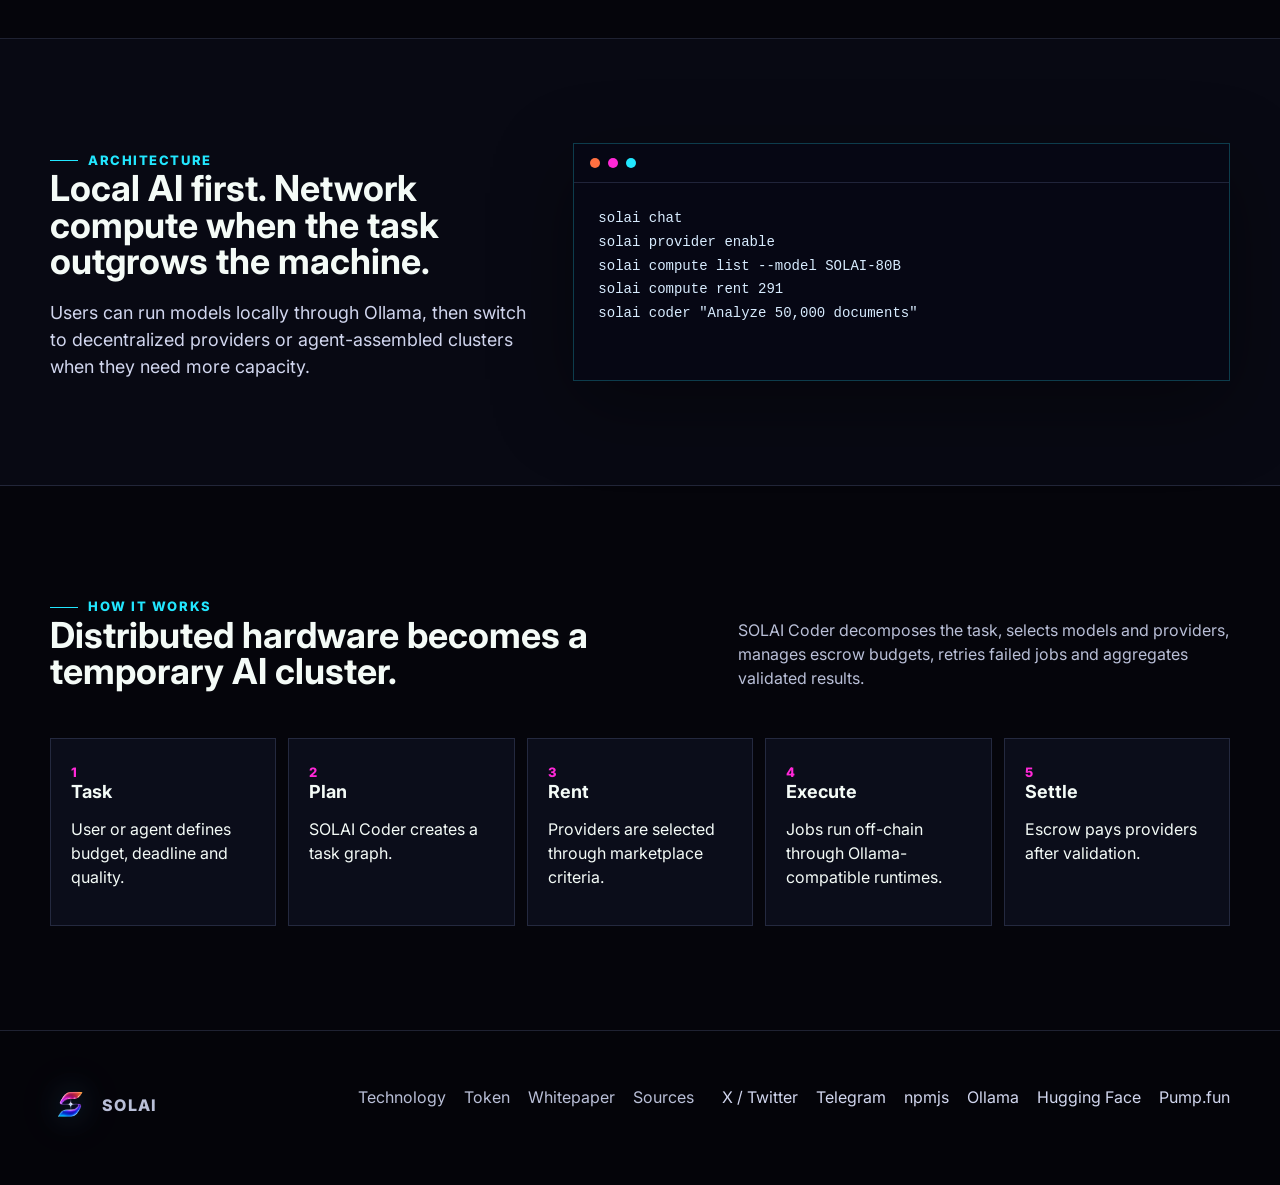
==== commit 3a30d726: "Add SOLAI Coder and models pages" ====
--- a/index.html
+++ b/index.html
@@ -21,6 +21,8 @@
           <a class="active" href="index.html">Home</a>
           <a href="technology.html">Technology</a>
           <a href="network.html">Network</a>
+          <a href="solai-coder.html">SOLAI Coder</a>
+          <a href="modelos/">Models</a>
           <a href="token.html">Token</a>
           <a href="roadmap.html">Roadmap</a>
           <a href="whitepaper.html">Whitepaper</a>
--- a/styles.css
+++ b/styles.css
@@ -63,7 +63,7 @@
   display: flex;
   align-items: center;
   justify-content: space-between;
-  gap: 24px;
+  gap: 16px;
 }
 
 .brand {
@@ -86,9 +86,10 @@
 .nav-links {
   display: flex;
   align-items: center;
-  gap: 22px;
+  gap: 14px;
   color: var(--muted);
-  font-size: 14px;
+  font-size: 13px;
+  white-space: nowrap;
 }
 
 .nav-links a:hover,
@@ -330,7 +331,8 @@
 
 .card p,
 .feature p,
-.timeline p {
+.timeline p,
+.model-card p {
   color: var(--muted);
   margin: 14px 0 0;
 }
@@ -455,6 +457,55 @@
 .table th {
   color: var(--cyan);
   background: rgba(34, 231, 255, 0.06);
+}
+
+.model-grid {
+  display: grid;
+  grid-template-columns: repeat(2, minmax(0, 1fr));
+  gap: 18px;
+}
+
+.model-card {
+  min-height: 280px;
+  display: flex;
+  flex-direction: column;
+  align-items: flex-start;
+  gap: 18px;
+  border: 1px solid rgba(34, 231, 255, 0.2);
+  background:
+    linear-gradient(180deg, rgba(34, 231, 255, 0.075), rgba(255, 255, 255, 0.026)),
+    radial-gradient(circle at 100% 0%, rgba(255, 112, 65, 0.1), transparent 34%),
+    #080913;
+  padding: 28px;
+}
+
+.model-topline,
+.model-meta {
+  display: flex;
+  flex-wrap: wrap;
+  align-items: center;
+  gap: 10px;
+}
+
+.model-name {
+  color: var(--ink);
+  font-size: clamp(28px, 3vw, 40px);
+  font-weight: 900;
+  line-height: 1;
+}
+
+.model-tag,
+.model-meta span {
+  border: 1px solid var(--line);
+  background: rgba(255, 255, 255, 0.05);
+  color: #d1d6ee;
+  padding: 7px 10px;
+  font-size: 12px;
+  font-weight: 800;
+}
+
+.model-meta {
+  margin-top: auto;
 }
 
 .whitepaper-tools {
@@ -581,7 +632,8 @@
   .grid.two,
   .feature-row,
   .section-head,
-  .flow {
+  .flow,
+  .model-grid {
     grid-template-columns: 1fr;
   }
 
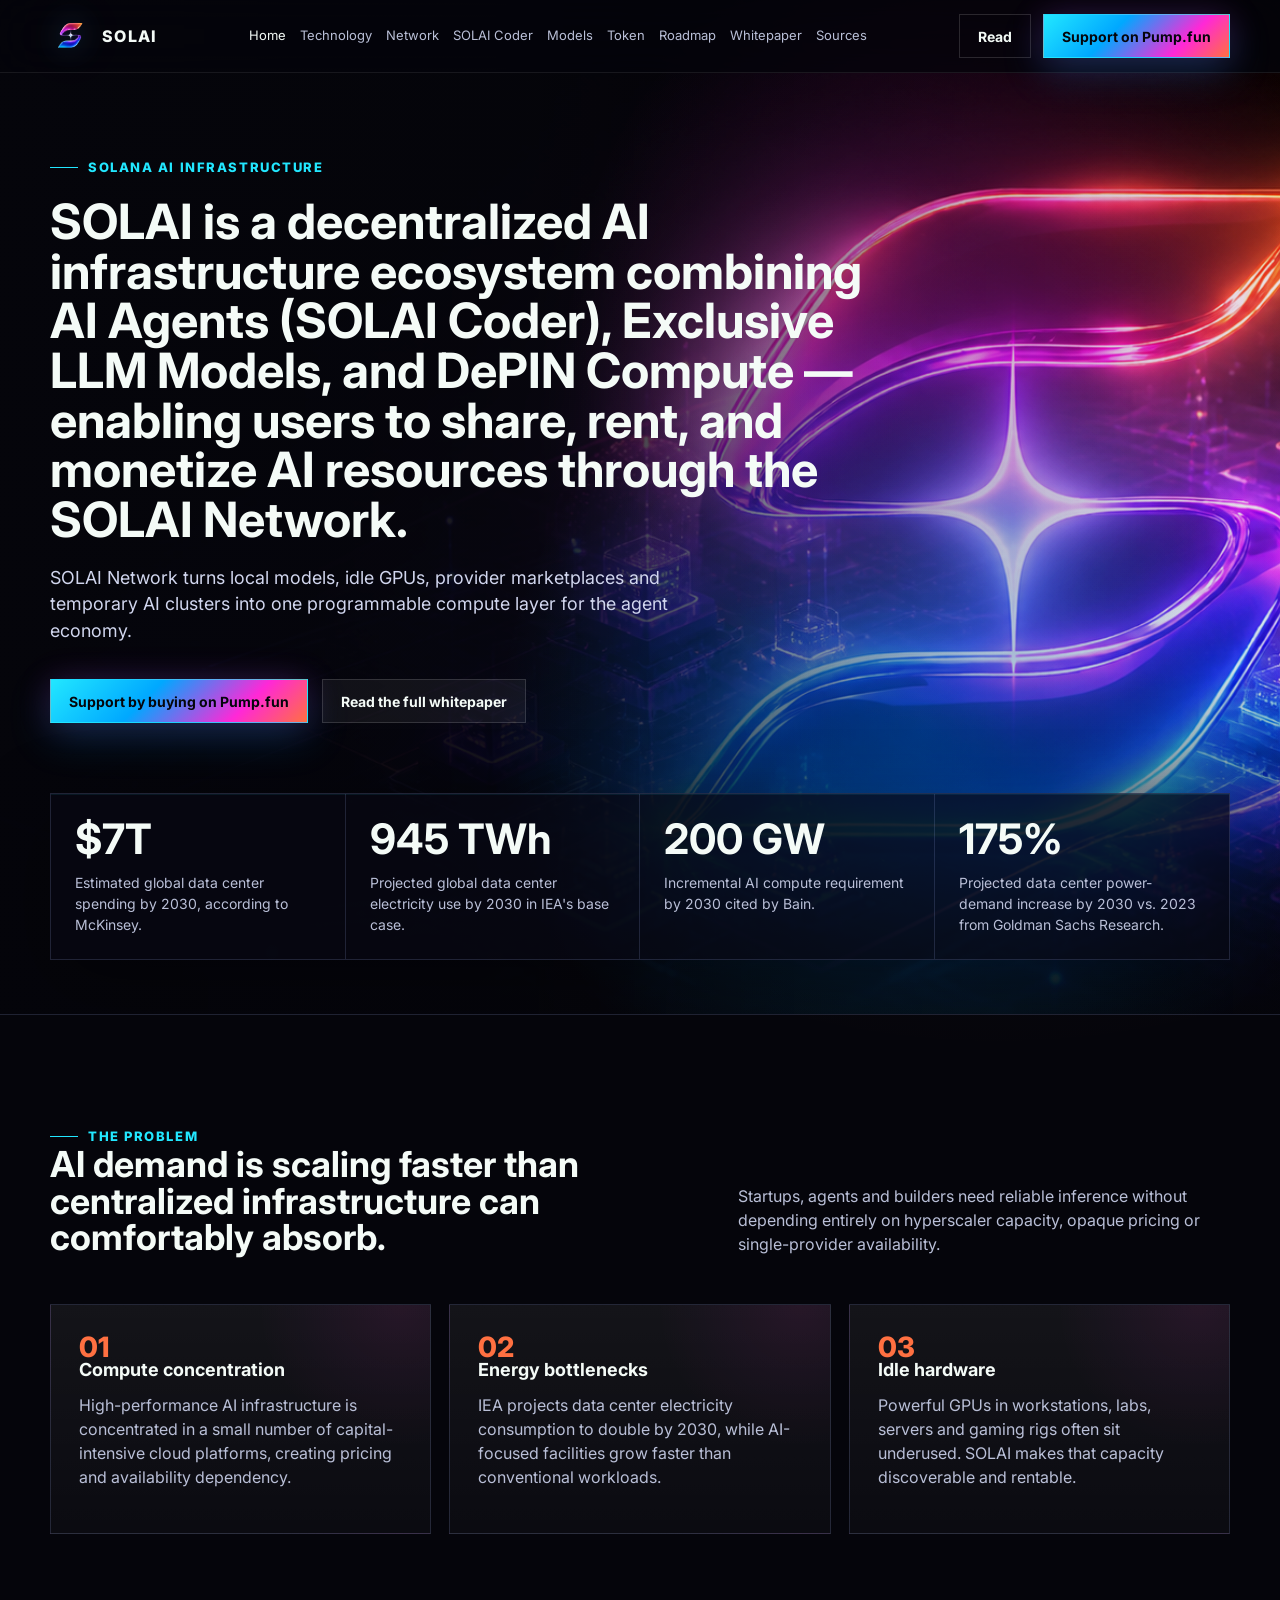
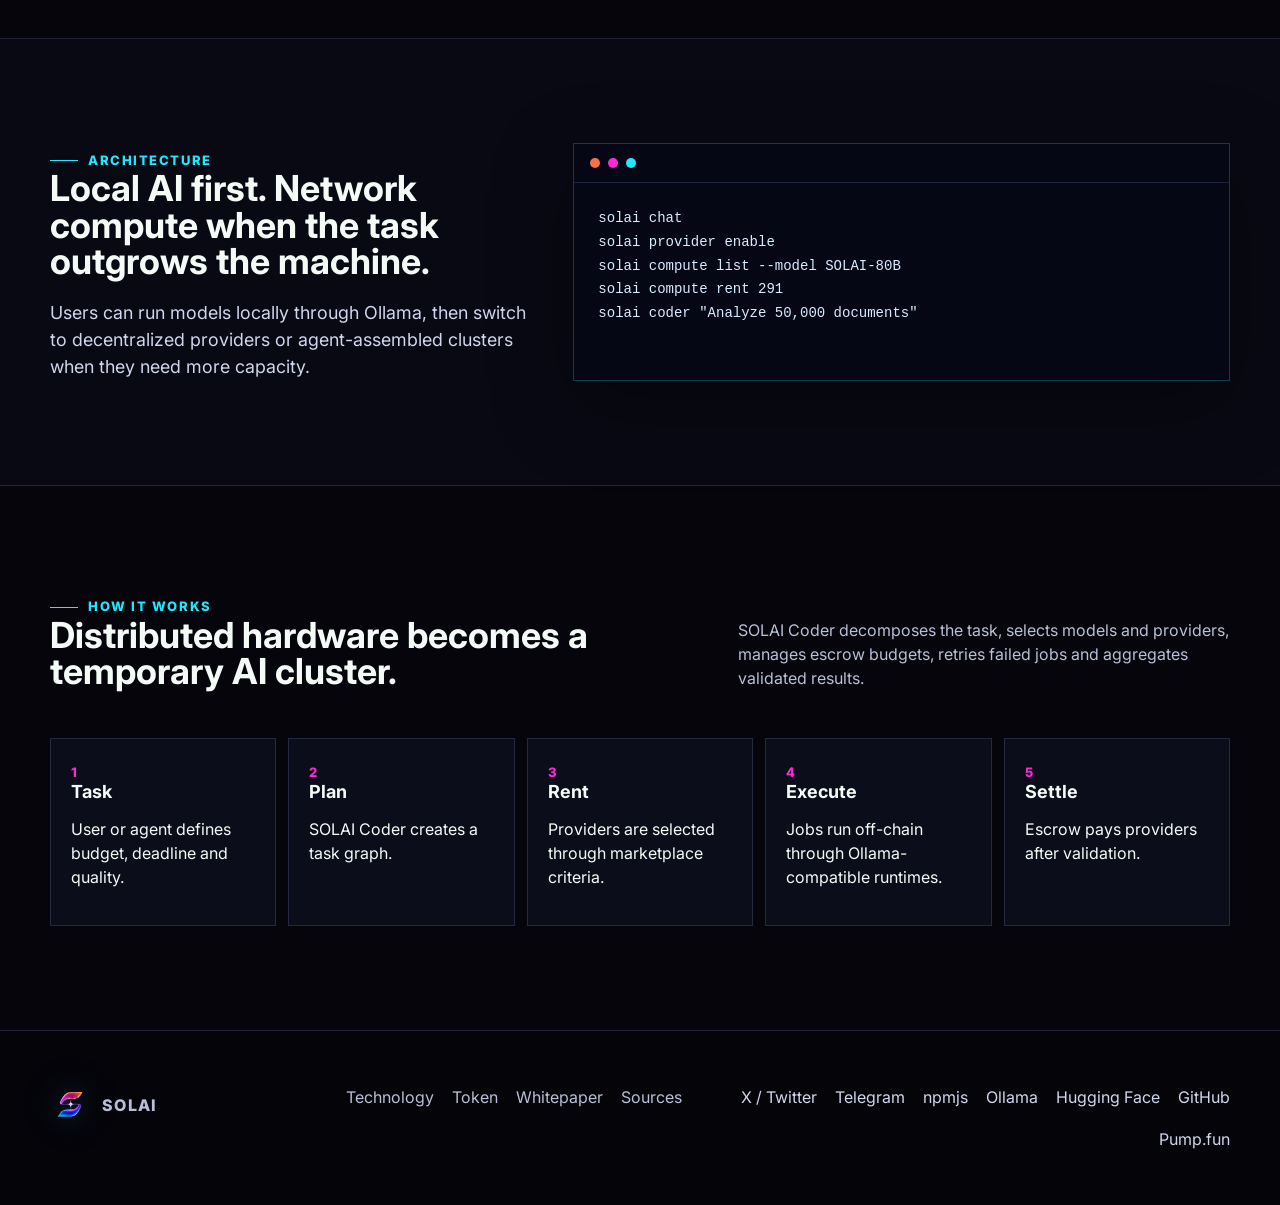
==== commit cb3e3cf2: "Add GitHub link to site footer" ====
--- a/index.html
+++ b/index.html
@@ -141,6 +141,7 @@
           <a href="https://www.npmjs.com/package/@solaiecosystem/solai" target="_blank" rel="noopener noreferrer">npmjs</a>
           <a href="https://ollama.com/solaiai" target="_blank" rel="noopener noreferrer">Ollama</a>
           <a href="https://huggingface.co/SOLAIAI" target="_blank" rel="noopener noreferrer">Hugging Face</a>
+          <a href="https://github.com/solai-ai/solai-coder" target="_blank" rel="noopener noreferrer">GitHub</a>
           <a data-pump-link href="https://pump.fun/coin/Hy9XZ4Ae4oKtXYfuFzWkoNV18teCTpvWWu5PFD9Bpump" target="_blank" rel="noopener noreferrer">Pump.fun</a>
         </div>
       </div>
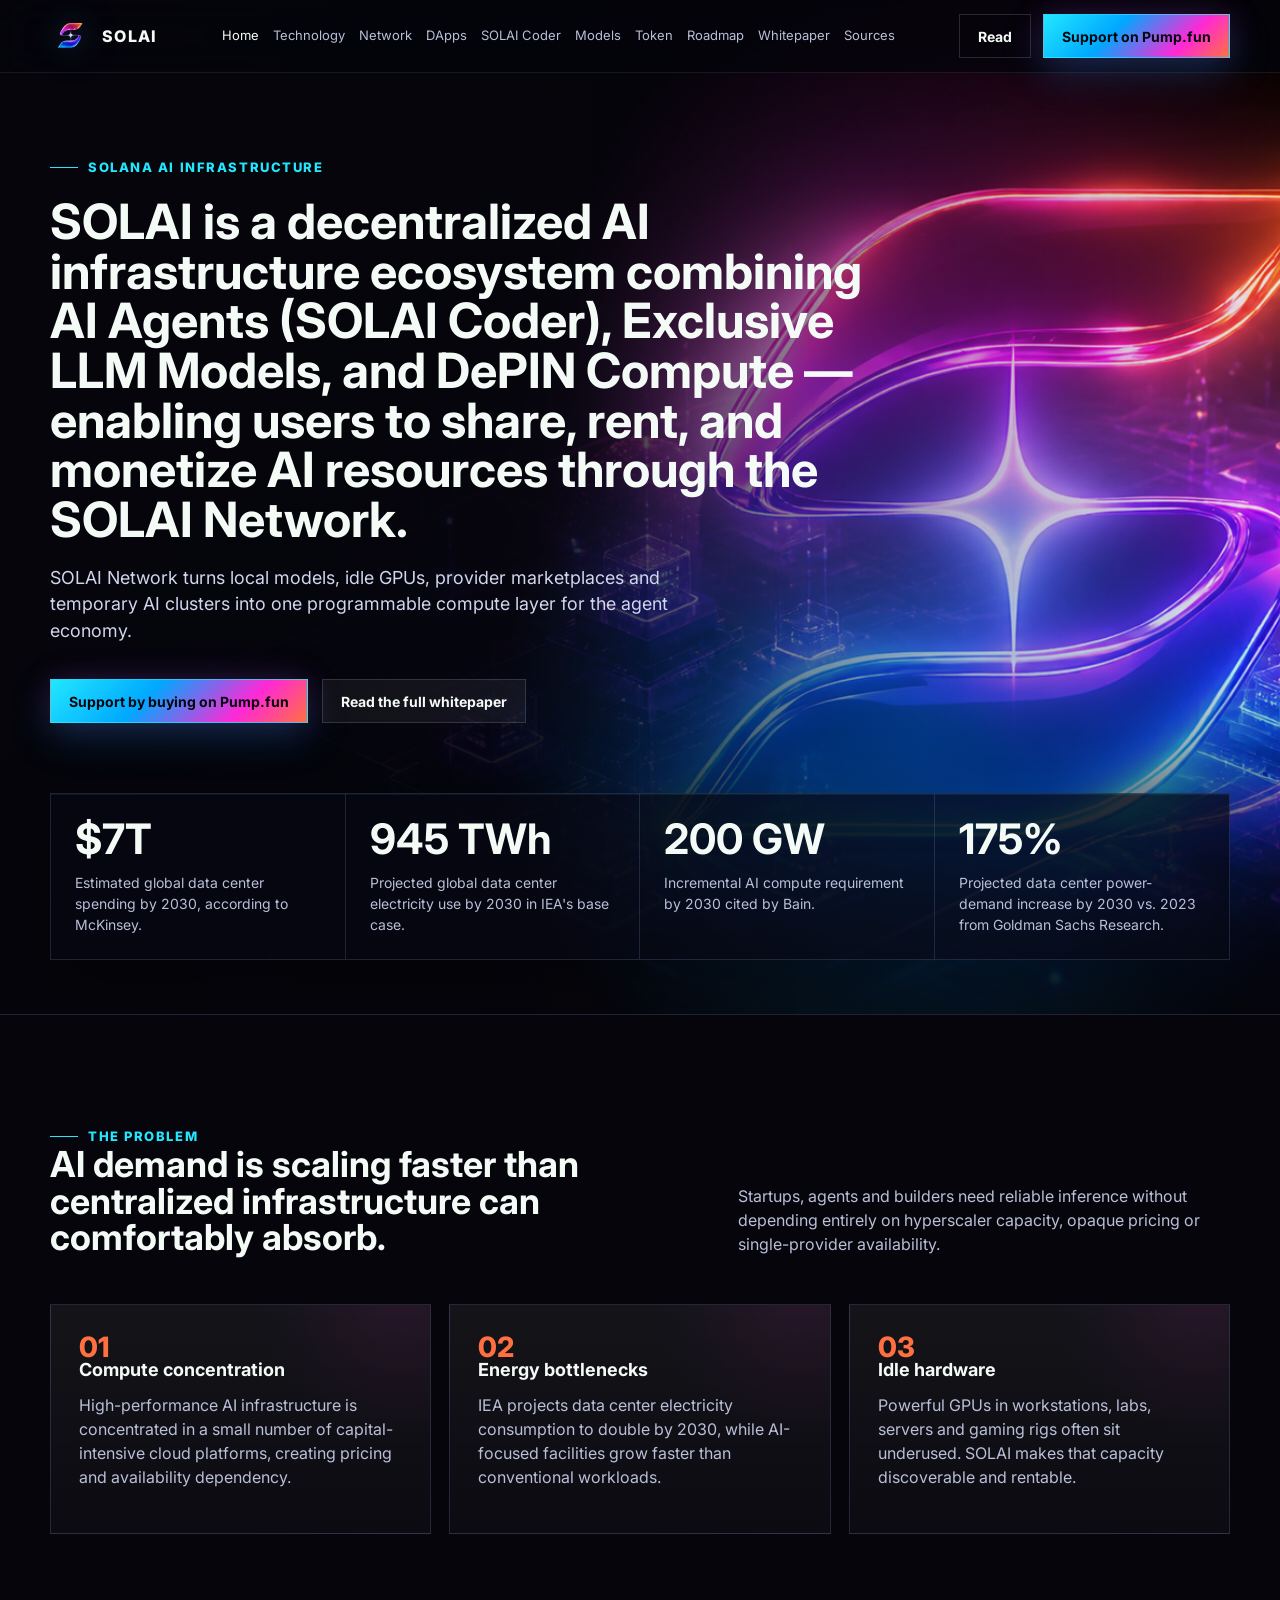
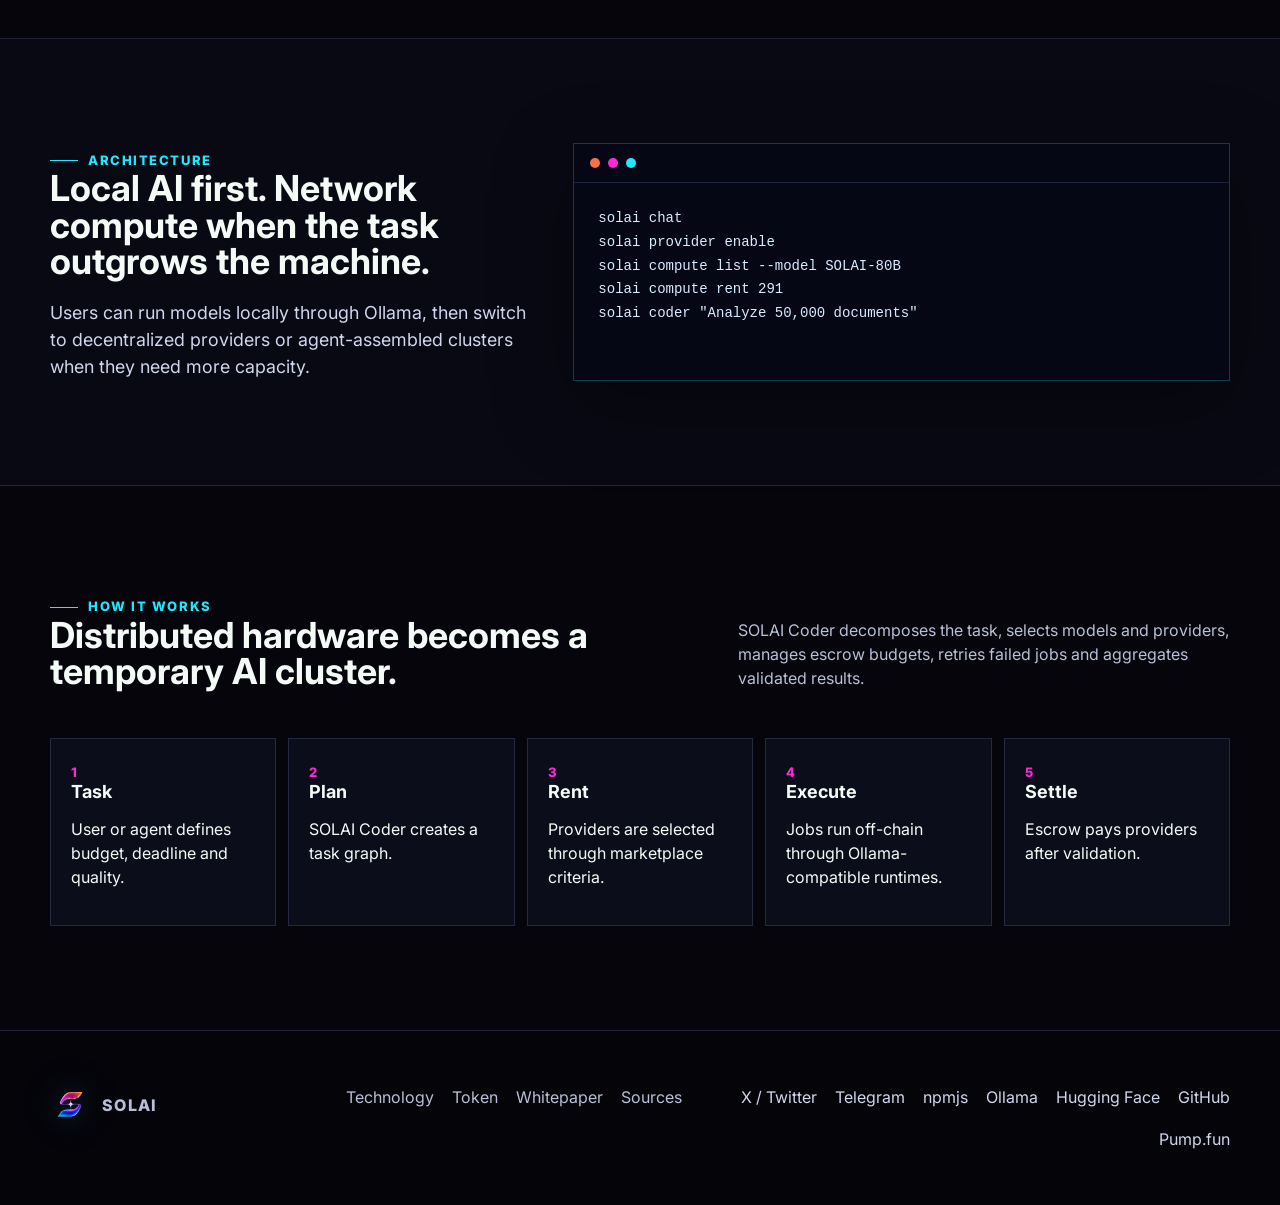
==== commit a7ceb26e: "Add DApp interest registry page" ====
--- a/index.html
+++ b/index.html
@@ -21,6 +21,7 @@
           <a class="active" href="index.html">Home</a>
           <a href="technology.html">Technology</a>
           <a href="network.html">Network</a>
+          <a href="dapps.html">DApps</a>
           <a href="solai-coder.html">SOLAI Coder</a>
           <a href="modelos/">Models</a>
           <a href="token.html">Token</a>
--- a/styles.css
+++ b/styles.css
@@ -320,6 +320,123 @@
   grid-template-columns: repeat(2, minmax(0, 1fr));
 }
 
+.dapp-layout {
+  display: grid;
+  grid-template-columns: minmax(0, 1.1fr) minmax(320px, 0.7fr);
+  gap: 24px;
+  align-items: start;
+}
+
+.dapp-form {
+  display: grid;
+  gap: 18px;
+}
+
+.dapp-form label {
+  display: grid;
+  gap: 8px;
+  color: var(--muted);
+  font-size: 13px;
+  font-weight: 800;
+  letter-spacing: 0.04em;
+  text-transform: uppercase;
+}
+
+.dapp-form input,
+.dapp-form select,
+.dapp-form textarea {
+  width: 100%;
+  border: 1px solid var(--line);
+  background: rgba(255, 255, 255, 0.05);
+  color: var(--ink);
+  font: inherit;
+  font-size: 15px;
+  font-weight: 600;
+  letter-spacing: 0;
+  padding: 13px 14px;
+  outline: none;
+}
+
+.dapp-form select option {
+  color: #05050b;
+}
+
+.dapp-form textarea {
+  resize: vertical;
+  min-height: 132px;
+}
+
+.dapp-form input:focus,
+.dapp-form select:focus,
+.dapp-form textarea:focus {
+  border-color: rgba(34, 231, 255, 0.72);
+  box-shadow: 0 0 0 3px rgba(34, 231, 255, 0.12);
+}
+
+.form-note {
+  margin: 0;
+  color: var(--muted);
+  font-size: 14px;
+}
+
+.registry-panel {
+  position: sticky;
+  top: 96px;
+}
+
+.registry-panel p {
+  color: var(--muted);
+}
+
+.registry-actions {
+  display: flex;
+  flex-wrap: wrap;
+  gap: 12px;
+  margin-top: 22px;
+}
+
+.dapp-registry {
+  display: grid;
+  gap: 16px;
+}
+
+.registry-card {
+  display: grid;
+  gap: 14px;
+}
+
+.registry-card h3 {
+  display: flex;
+  flex-wrap: wrap;
+  gap: 10px;
+  align-items: center;
+}
+
+.registry-tag {
+  display: inline-flex;
+  align-items: center;
+  min-height: 26px;
+  padding: 0 10px;
+  border: 1px solid rgba(34, 231, 255, 0.28);
+  color: var(--cyan);
+  font-size: 12px;
+  font-weight: 800;
+  text-transform: uppercase;
+}
+
+.registry-meta {
+  display: flex;
+  flex-wrap: wrap;
+  gap: 10px 18px;
+  color: var(--muted);
+  font-size: 14px;
+}
+
+.registry-description {
+  margin: 0;
+  color: #d1d6ee;
+}
+
 .card {
   border: 1px solid var(--line);
   background:
@@ -633,8 +750,13 @@
   .feature-row,
   .section-head,
   .flow,
+  .dapp-layout,
   .model-grid {
     grid-template-columns: 1fr;
+  }
+
+  .registry-panel {
+    position: static;
   }
 
   .metric {
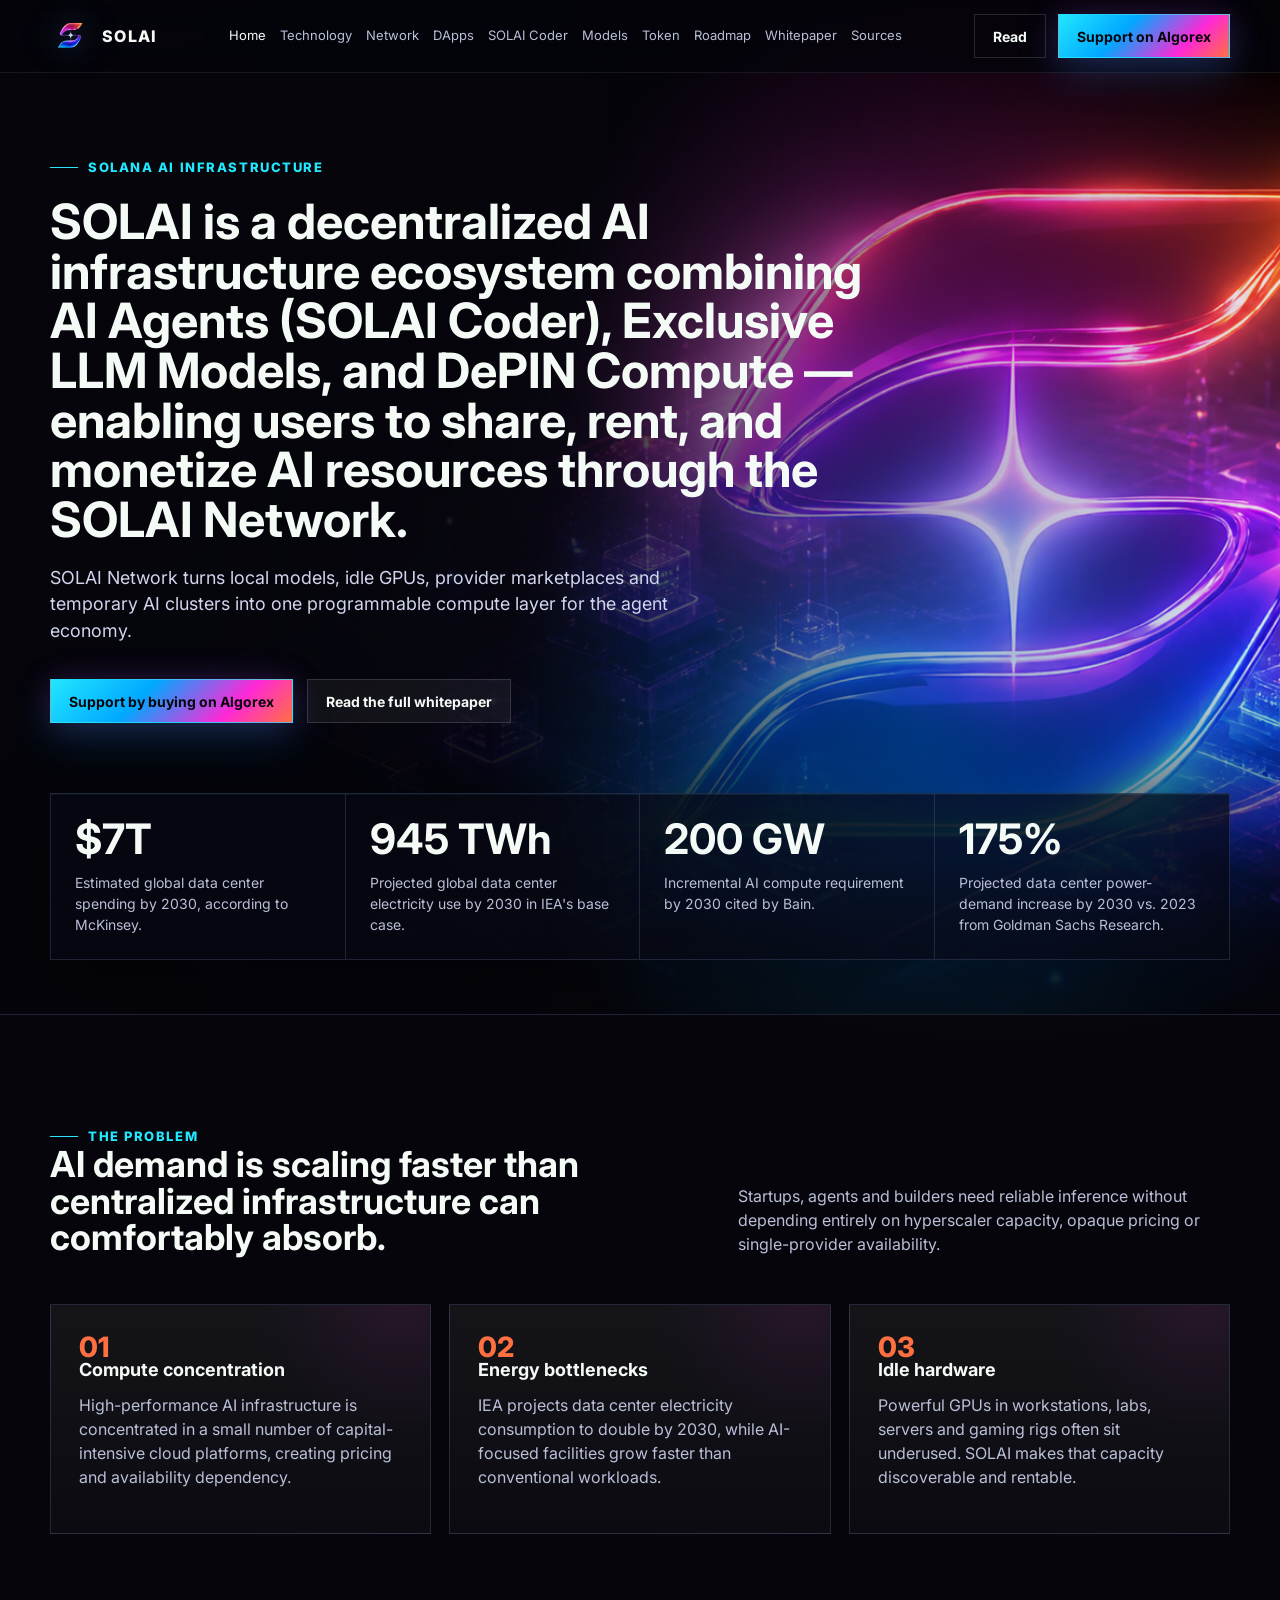
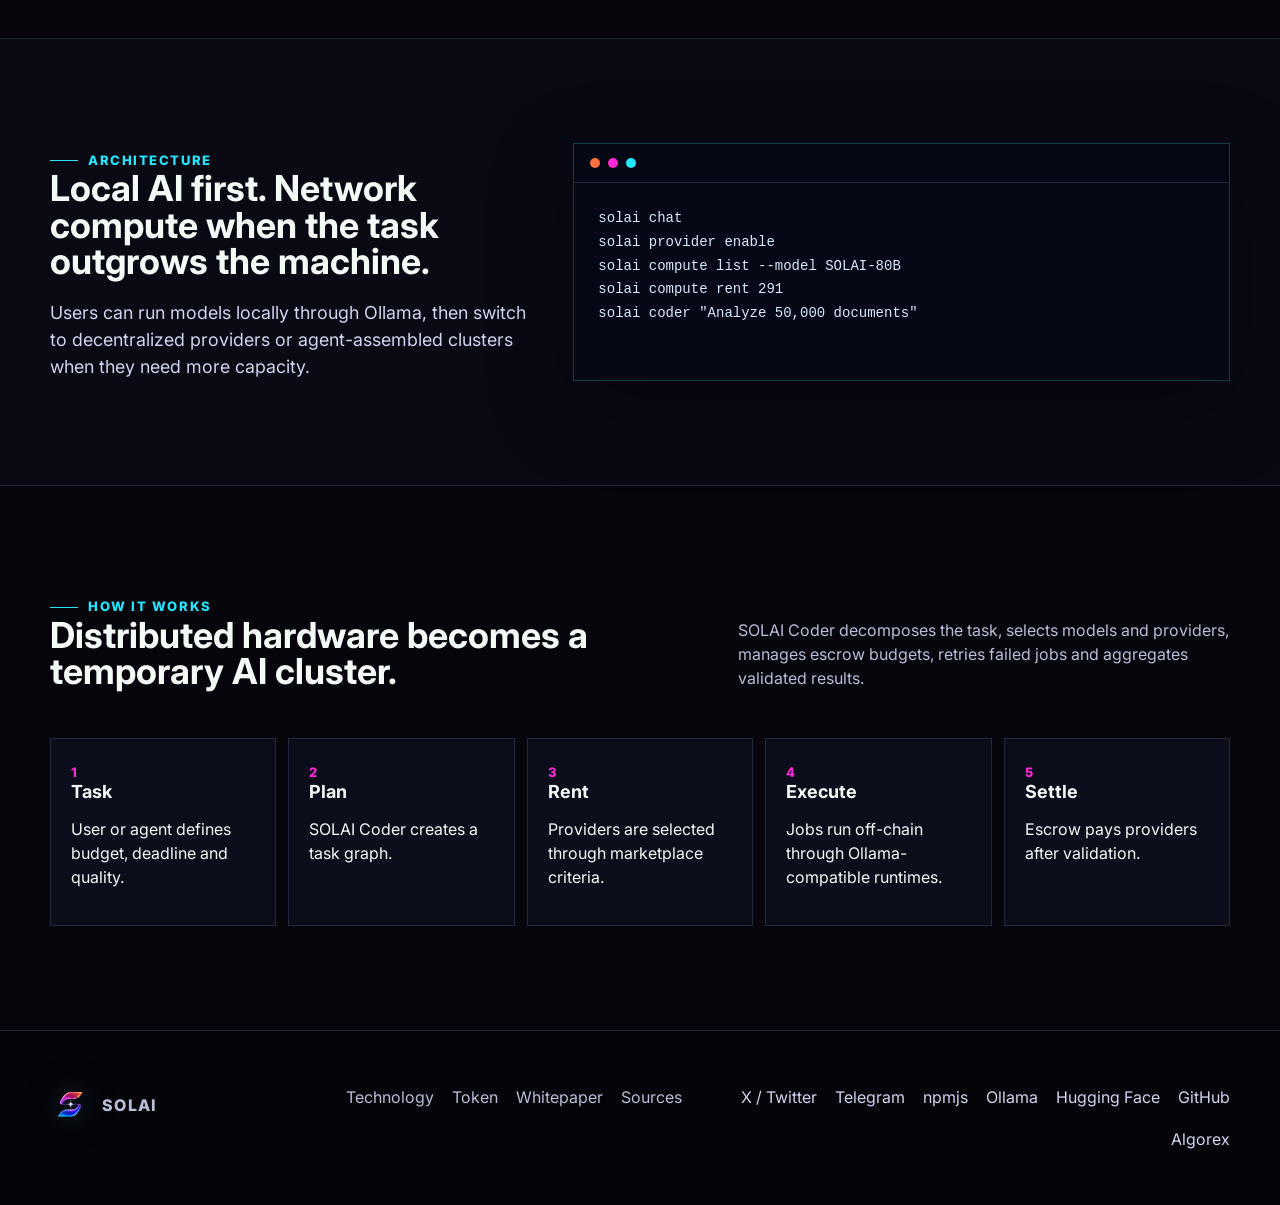
==== commit 8fd055bb: "Replace Pump.fun references with Algorex trading links" ====
--- a/index.html
+++ b/index.html
@@ -31,7 +31,7 @@
         </div>
         <div class="nav-actions">
           <a class="btn ghost" href="whitepaper.html">Read</a>
-          <a class="btn primary" data-pump-link href="https://pump.fun/coin/Hy9XZ4Ae4oKtXYfuFzWkoNV18teCTpvWWu5PFD9Bpump">Support on Pump.fun</a>
+          <a class="btn primary" data-trade-link href="https://algorex.net/trade/SOLAI-USDT">Support on Algorex</a>
         </div>
       </nav>
     </header>
@@ -44,7 +44,7 @@
           <h1>SOLAI is a decentralized AI infrastructure ecosystem combining AI Agents (SOLAI Coder), Exclusive LLM Models, and DePIN Compute — enabling users to share, rent, and monetize AI resources through the SOLAI Network.</h1>
           <p class="lead">SOLAI Network turns local models, idle GPUs, provider marketplaces and temporary AI clusters into one programmable compute layer for the agent economy.</p>
           <div class="hero-actions">
-            <a class="btn primary" data-pump-link href="https://pump.fun/coin/Hy9XZ4Ae4oKtXYfuFzWkoNV18teCTpvWWu5PFD9Bpump">Support by buying on Pump.fun</a>
+            <a class="btn primary" data-trade-link href="https://algorex.net/trade/SOLAI-USDT">Support by buying on Algorex</a>
             <a class="btn" href="whitepaper.html">Read the full whitepaper</a>
           </div>
           <div class="hero-metrics" aria-label="Market context">
@@ -143,7 +143,7 @@
           <a href="https://ollama.com/solaiai" target="_blank" rel="noopener noreferrer">Ollama</a>
           <a href="https://huggingface.co/SOLAIAI" target="_blank" rel="noopener noreferrer">Hugging Face</a>
           <a href="https://github.com/solai-ai/solai-coder" target="_blank" rel="noopener noreferrer">GitHub</a>
-          <a data-pump-link href="https://pump.fun/coin/Hy9XZ4Ae4oKtXYfuFzWkoNV18teCTpvWWu5PFD9Bpump" target="_blank" rel="noopener noreferrer">Pump.fun</a>
+          <a data-trade-link href="https://algorex.net/trade/SOLAI-USDT" target="_blank" rel="noopener noreferrer">Algorex</a>
         </div>
       </div>
     </footer>
